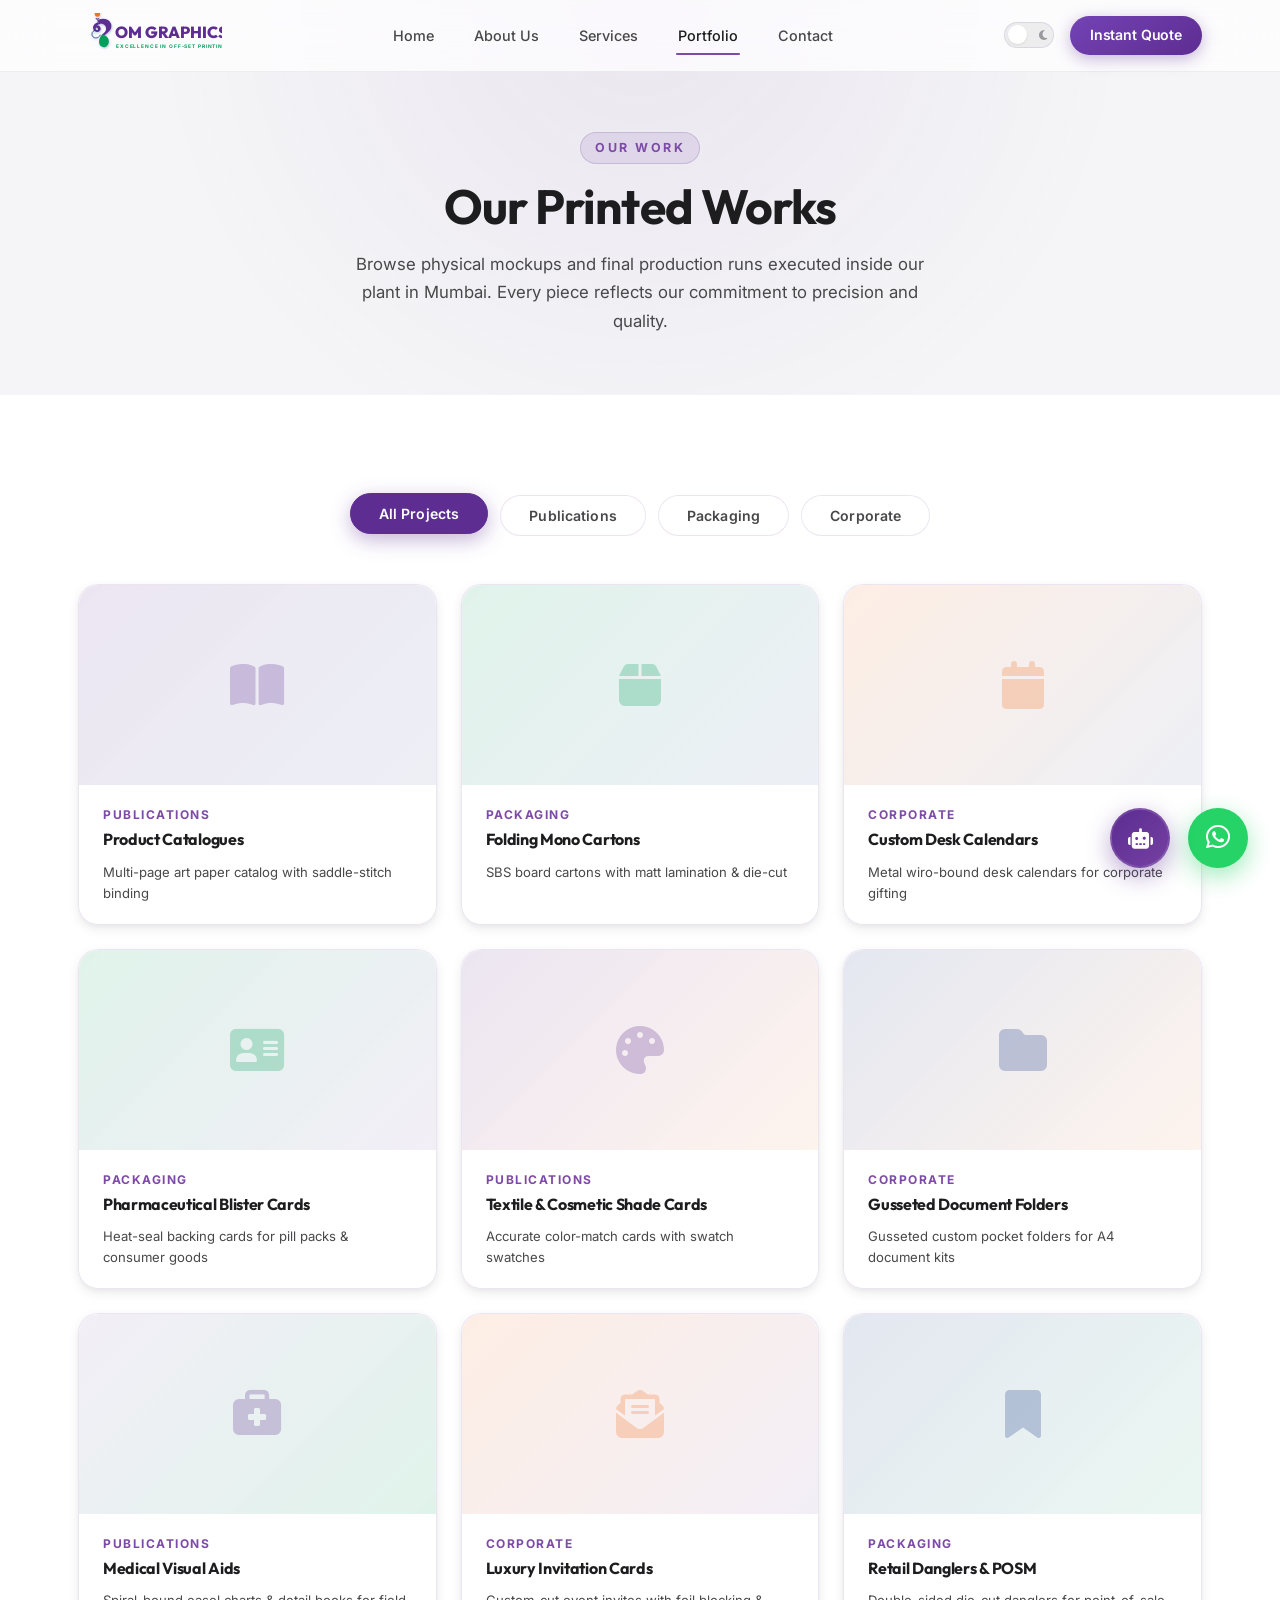
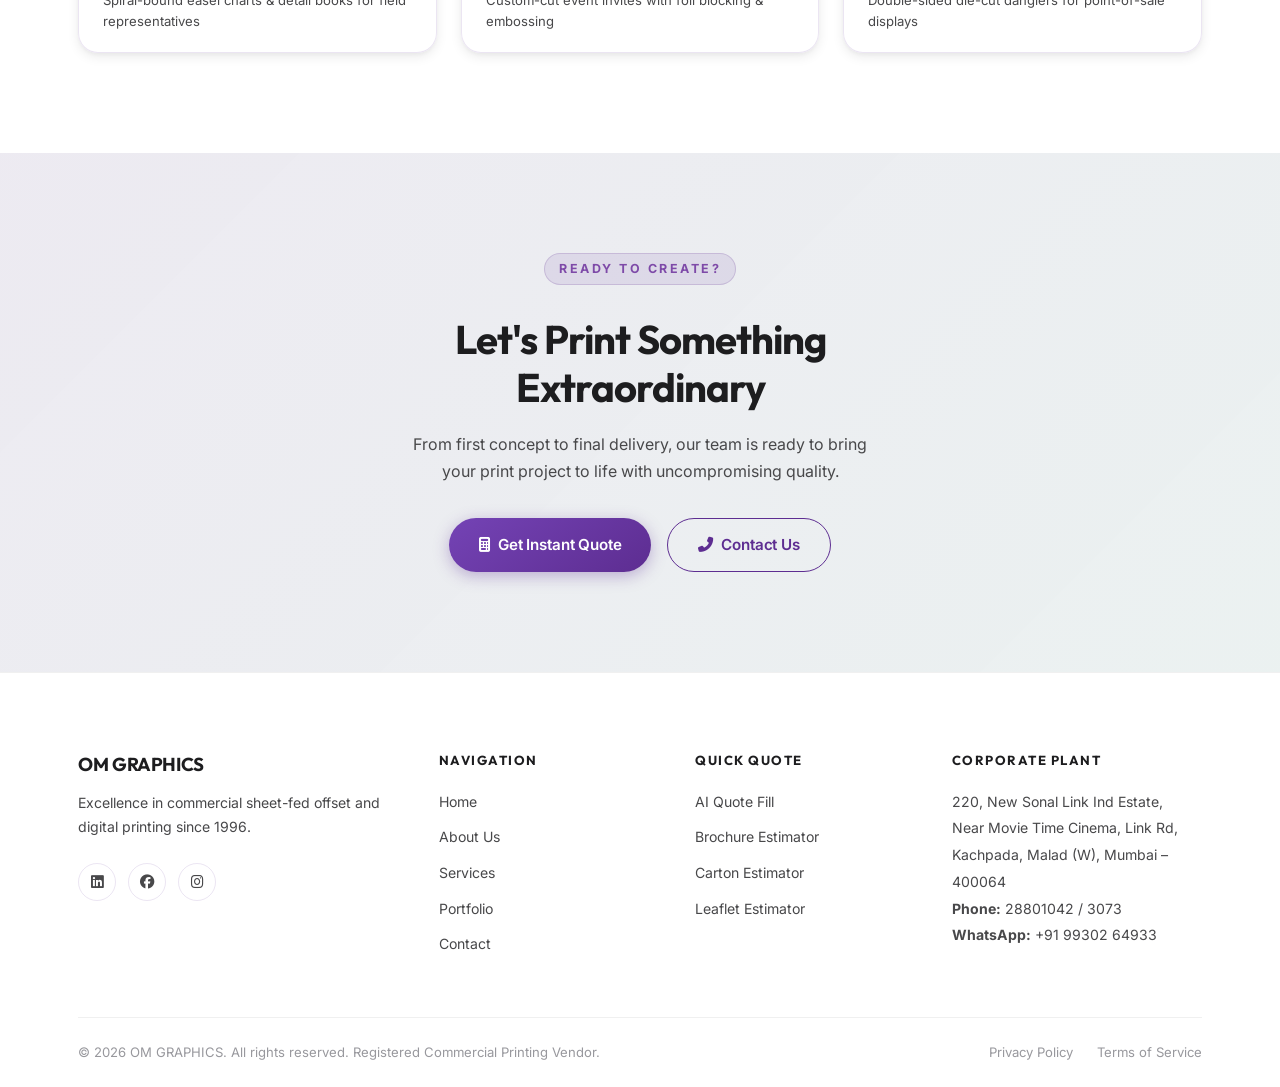
==== portfolio.html @ 52637ab1 "Update site UI/UX, AI assistant, security enhancements, and fixes" ====
<!DOCTYPE html>
<html lang="en">
<head>
    <meta charset="UTF-8">
    <meta name="viewport" content="width=device-width, initial-scale=1.0">
    <title>Portfolio | OM GRAPHICS Commercial Printing Press Mumbai</title>
    <meta name="description" content="View printed projects by OM GRAPHICS. Explore folding cartons, pharma blister cards, corporate booklets, calendars, and point of sale materials produced at our Mumbai plant.">
    <meta name="robots" content="index, follow">
    <link rel="stylesheet" href="css/style.css">
    <link rel="stylesheet" href="https://cdnjs.cloudflare.com/ajax/libs/font-awesome/6.4.0/css/all.min.css" crossorigin="anonymous" referrerpolicy="no-referrer">
</head>
<body>

    <!-- BACKGROUND -->
    <div class="background" aria-hidden="true">
        <div class="circle circle1"></div>
        <div class="circle circle2"></div>
        <div class="particles">
            <span></span>
            <span></span>
            <span></span>
            <span></span>
            <span></span>
        </div>
    </div>

    <!-- Header & Navigation -->
    <header class="header">
        <div class="container">
            <a href="index.html" class="logo-link" aria-label="OM GRAPHICS Home">
                <svg class="logo-svg" viewBox="0 0 250 80" xmlns="http://www.w3.org/2000/svg" aria-hidden="true">
                    <defs>
                        <linearGradient id="dropGrad" x1="0%" y1="0%" x2="100%" y2="100%">
                            <stop offset="0%" stop-color="#5D2D91" />
                            <stop offset="35%" stop-color="#009E5A" />
                            <stop offset="70%" stop-color="#F37021" />
                            <stop offset="100%" stop-color="#1C3B88" />
                        </linearGradient>
                        <filter id="shadow" x="-10%" y="-10%" width="120%" height="120%">
                            <feDropShadow dx="1" dy="2" stdDeviation="2" flood-color="#1C3B88" flood-opacity="0.3"/>
                        </filter>
                    </defs>
                    <g transform="translate(10, -5) scale(0.95)" filter="url(#shadow)">
                        <path d="M 28,22 C 22,22 17,27 17,32 C 17,37 20,40 24,40 C 28,40 31,37 31,34 C 31,30 27,27 24,29 C 23,30 22,31 22,32 C 22,32 23,32 23,32 C 25,32 27,34 26,36 C 25,38 22,37 22,34 C 22,29 27,25 32,25 C 37,25 41,29 41,34 C 41,39 37,42 34,44 L 34,47 C 38,47 42,43 45,40 C 47,38 49,36 50,33 C 51,30 51,26 49,23 C 47,19 41,16 35,16 C 30,16 26,18 24,20" fill="#5D2D91" />
                        <path d="M 31,45 C 29,48 26,51 22,51 C 18,51 15,48 15,44 C 15,40 18,37 22,37 C 24,37 26,38 27,40" stroke="#1C3B88" stroke-width="1.5" fill="none" />
                        <path d="M 34,44 C 31,47 28,52 28,58 C 28,64 32,68 37,68 C 42,68 46,63 46,57 C 46,53 43,49 40,47" fill="#009E5A" />
                        <path d="M 25,12 C 28,12 30,10 30,7 C 30,4 28,2 25,2 C 22,2 20,4 20,7 C 20,10 22,12 25,12 Z" fill="#F37021" />
                        <path d="M 22,15 C 24,17 26,17 28,15" stroke="#5D2D91" stroke-width="2" fill="none" />
                    </g>
                    <text x="65" y="44" font-family="'Outfit', sans-serif" font-size="28" font-weight="800" fill="#5D2D91">OM GRAPHICS</text>
                    <text x="66" y="60" font-family="'Inter', sans-serif" font-size="8.5" font-weight="700" fill="#009E5A" letter-spacing="1.5">EXCELLENCE IN OFF-SET PRINTING</text>
                </svg>
            </a>

            <nav class="nav-menu" id="navMenu" role="navigation" aria-label="Main navigation">
                <a href="index.html" class="nav-link">Home</a>
                <a href="about.html" class="nav-link">About Us</a>
                <a href="services.html" class="nav-link">Services</a>
                <a href="portfolio.html" class="nav-link active" aria-current="page">Portfolio</a>
                <a href="contact.html" class="nav-link">Contact</a>
            </nav>

            <div class="nav-actions">
                <label class="theme-switch" for="themeToggle" aria-label="Toggle dark mode">
                    <input type="checkbox" id="themeToggle">
                    <span class="slider">
                        <i class="fas fa-sun slider-icon" aria-hidden="true"></i>
                        <i class="fas fa-moon slider-icon" aria-hidden="true"></i>
                    </span>
                </label>
                <a href="quote.html" class="btn btn-primary" style="padding: 8px 20px; font-size: 0.88rem;">Instant Quote</a>
                <button class="hamburger" aria-label="Toggle navigation menu" aria-expanded="false" aria-controls="navMenu">
                    <span></span>
                    <span></span>
                    <span></span>
                </button>
            </div>
        </div>
    </header>

    <!-- Page Banner -->
    <section class="page-banner">
        <div class="container">
            <span class="section-subtitle">Our Work</span>
            <h1>Our Printed Works</h1>
            <p>Browse physical mockups and final production runs executed inside our plant in Mumbai. Every piece reflects our commitment to precision and quality.</p>
        </div>
    </section>

    <!-- Project Gallery -->
    <section class="section" style="background-color: var(--bg-secondary);">
        <div class="container">
            <!-- Filter Tabs -->
            <div class="machinery-tabs" id="portfolioFilters" role="tablist" aria-label="Portfolio category filters">
                <button class="tab-btn active" data-filter="all" role="tab" aria-selected="true">All Projects</button>
                <button class="tab-btn" data-filter="pub" role="tab" aria-selected="false">Publications</button>
                <button class="tab-btn" data-filter="pack" role="tab" aria-selected="false">Packaging</button>
                <button class="tab-btn" data-filter="corp" role="tab" aria-selected="false">Corporate</button>
            </div>

            <!-- Portfolio Grid -->
            <div class="portfolio-grid" id="portfolioGrid">
                
                <!-- Project 1 -->
                <article class="portfolio-item glass-card" data-category="pub" aria-label="Product Catalogues - Publications">
                    <div class="portfolio-img-box" style="background: linear-gradient(135deg, rgba(93, 45, 145, 0.12), rgba(28, 59, 136, 0.08));">
                        <i class="fas fa-book-open fa-3x" style="opacity:0.25; color:var(--clr-purple);" aria-hidden="true"></i>
                    </div>
                    <div class="portfolio-info">
                        <span class="portfolio-item-cat">Publications</span>
                        <h2 class="portfolio-item-title">Product Catalogues</h2>
                        <p style="font-size: 0.82rem; color: var(--text-secondary); margin: 6px 0 0;">Multi-page art paper catalog with saddle-stitch binding</p>
                    </div>
                </article>

                <!-- Project 2 -->
                <article class="portfolio-item glass-card" data-category="pack" aria-label="Folding Mono Cartons - Packaging">
                    <div class="portfolio-img-box" style="background: linear-gradient(135deg, rgba(0, 158, 90, 0.12), rgba(28, 59, 136, 0.08));">
                        <i class="fas fa-box fa-3x" style="opacity:0.25; color:var(--clr-green);" aria-hidden="true"></i>
                    </div>
                    <div class="portfolio-info">
                        <span class="portfolio-item-cat">Packaging</span>
                        <h2 class="portfolio-item-title">Folding Mono Cartons</h2>
                        <p style="font-size: 0.82rem; color: var(--text-secondary); margin: 6px 0 0;">SBS board cartons with matt lamination &amp; die-cut</p>
                    </div>
                </article>

                <!-- Project 3 -->
                <article class="portfolio-item glass-card" data-category="corp" aria-label="Custom Desk Calendars - Corporate">
                    <div class="portfolio-img-box" style="background: linear-gradient(135deg, rgba(243, 112, 33, 0.12), rgba(28, 59, 136, 0.08));">
                        <i class="fas fa-calendar fa-3x" style="opacity:0.25; color:var(--clr-orange);" aria-hidden="true"></i>
                    </div>
                    <div class="portfolio-info">
                        <span class="portfolio-item-cat">Corporate</span>
                        <h2 class="portfolio-item-title">Custom Desk Calendars</h2>
                        <p style="font-size: 0.82rem; color: var(--text-secondary); margin: 6px 0 0;">Metal wiro-bound desk calendars for corporate gifting</p>
                    </div>
                </article>

                <!-- Project 4 -->
                <article class="portfolio-item glass-card" data-category="pack" aria-label="Pharmaceutical Blister Cards - Packaging">
                    <div class="portfolio-img-box" style="background: linear-gradient(135deg, rgba(0, 158, 90, 0.12), rgba(93, 45, 145, 0.08));">
                        <i class="fas fa-address-card fa-3x" style="opacity:0.25; color:var(--clr-green);" aria-hidden="true"></i>
                    </div>
                    <div class="portfolio-info">
                        <span class="portfolio-item-cat">Packaging</span>
                        <h2 class="portfolio-item-title">Pharmaceutical Blister Cards</h2>
                        <p style="font-size: 0.82rem; color: var(--text-secondary); margin: 6px 0 0;">Heat-seal backing cards for pill packs &amp; consumer goods</p>
                    </div>
                </article>

                <!-- Project 5 -->
                <article class="portfolio-item glass-card" data-category="pub" aria-label="Textile Shade Cards - Publications">
                    <div class="portfolio-img-box" style="background: linear-gradient(135deg, rgba(93, 45, 145, 0.12), rgba(243, 112, 33, 0.08));">
                        <i class="fas fa-palette fa-3x" style="opacity:0.25; color:var(--clr-purple);" aria-hidden="true"></i>
                    </div>
                    <div class="portfolio-info">
                        <span class="portfolio-item-cat">Publications</span>
                        <h2 class="portfolio-item-title">Textile &amp; Cosmetic Shade Cards</h2>
                        <p style="font-size: 0.82rem; color: var(--text-secondary); margin: 6px 0 0;">Accurate color-match cards with swatch swatches</p>
                    </div>
                </article>

                <!-- Project 6 -->
                <article class="portfolio-item glass-card" data-category="corp" aria-label="Gusseted Document Folders - Corporate">
                    <div class="portfolio-img-box" style="background: linear-gradient(135deg, rgba(28, 59, 136, 0.12), rgba(243, 112, 33, 0.08));">
                        <i class="fas fa-folder fa-3x" style="opacity:0.25; color:var(--clr-blue);" aria-hidden="true"></i>
                    </div>
                    <div class="portfolio-info">
                        <span class="portfolio-item-cat">Corporate</span>
                        <h2 class="portfolio-item-title">Gusseted Document Folders</h2>
                        <p style="font-size: 0.82rem; color: var(--text-secondary); margin: 6px 0 0;">Gusseted custom pocket folders for A4 document kits</p>
                    </div>
                </article>

                <!-- Project 7 -->
                <article class="portfolio-item glass-card" data-category="pub" aria-label="Medical Visual Aids - Publications">
                    <div class="portfolio-img-box" style="background: linear-gradient(135deg, rgba(93, 45, 145, 0.08), rgba(0, 158, 90, 0.12));">
                        <i class="fas fa-briefcase-medical fa-3x" style="opacity:0.25; color:var(--clr-purple);" aria-hidden="true"></i>
                    </div>
                    <div class="portfolio-info">
                        <span class="portfolio-item-cat">Publications</span>
                        <h2 class="portfolio-item-title">Medical Visual Aids</h2>
                        <p style="font-size: 0.82rem; color: var(--text-secondary); margin: 6px 0 0;">Spiral-bound easel charts &amp; detail books for field representatives</p>
                    </div>
                </article>

                <!-- Project 8 -->
                <article class="portfolio-item glass-card" data-category="corp" aria-label="Invitation Cards - Corporate">
                    <div class="portfolio-img-box" style="background: linear-gradient(135deg, rgba(243, 112, 33, 0.12), rgba(93, 45, 145, 0.08));">
                        <i class="fas fa-envelope-open-text fa-3x" style="opacity:0.25; color:var(--clr-orange);" aria-hidden="true"></i>
                    </div>
                    <div class="portfolio-info">
                        <span class="portfolio-item-cat">Corporate</span>
                        <h2 class="portfolio-item-title">Luxury Invitation Cards</h2>
                        <p style="font-size: 0.82rem; color: var(--text-secondary); margin: 6px 0 0;">Custom-cut event invites with foil blocking &amp; embossing</p>
                    </div>
                </article>

                <!-- Project 9 -->
                <article class="portfolio-item glass-card" data-category="pack" aria-label="Retail Danglers - Packaging">
                    <div class="portfolio-img-box" style="background: linear-gradient(135deg, rgba(28, 59, 136, 0.12), rgba(0, 158, 90, 0.08));">
                        <i class="fas fa-bookmark fa-3x" style="opacity:0.25; color:var(--clr-blue);" aria-hidden="true"></i>
                    </div>
                    <div class="portfolio-info">
                        <span class="portfolio-item-cat">Packaging</span>
                        <h2 class="portfolio-item-title">Retail Danglers &amp; POSM</h2>
                        <p style="font-size: 0.82rem; color: var(--text-secondary); margin: 6px 0 0;">Double-sided die-cut danglers for point-of-sale displays</p>
                    </div>
                </article>

            </div>

            <!-- No results message (hidden by default) -->
            <div id="noResults" style="display:none; text-align:center; padding: 60px 20px; color: var(--text-secondary);">
                <i class="fas fa-search fa-2x" style="margin-bottom: 16px; opacity: 0.4;" aria-hidden="true"></i>
                <p>No projects found in this category.</p>
            </div>
        </div>
    </section>

    <!-- CTA Section -->
    <section class="section" style="background: linear-gradient(135deg, rgba(93,45,145,0.05), rgba(0,158,90,0.04));">
        <div class="container text-center reveal">
            <span class="section-subtitle">Ready to Create?</span>
            <h2 class="section-title" style="max-width: 500px; margin: 16px auto 20px;">Let's Print Something Extraordinary</h2>
            <p style="color: var(--text-secondary); max-width: 480px; margin: 0 auto 32px; line-height: 1.7;">From first concept to final delivery, our team is ready to bring your print project to life with uncompromising quality.</p>
            <div style="display: flex; justify-content: center; gap: 16px; flex-wrap: wrap;">
                <a href="quote.html" class="btn btn-primary"><i class="fas fa-calculator" aria-hidden="true"></i> Get Instant Quote</a>
                <a href="contact.html" class="btn btn-outline"><i class="fas fa-phone-alt" aria-hidden="true"></i> Contact Us</a>
            </div>
        </div>
    </section>

    <!-- Footer -->
    <footer class="footer">
        <div class="container">
            <div class="grid footer-grid">
                <div>
                    <h3 style="margin-bottom: 16px; font-family: var(--font-heading);">OM GRAPHICS</h3>
                    <p class="footer-brand-desc">Excellence in commercial sheet-fed offset and digital printing since 1996.</p>
                    <div class="footer-social">
                        <a href="#" aria-label="LinkedIn"><i class="fab fa-linkedin" aria-hidden="true"></i></a>
                        <a href="#" aria-label="Facebook"><i class="fab fa-facebook" aria-hidden="true"></i></a>
                        <a href="#" aria-label="Instagram"><i class="fab fa-instagram" aria-hidden="true"></i></a>
                    </div>
                </div>
                <div>
                    <h4 class="footer-col-title">Navigation</h4>
                    <ul class="footer-links">
                        <li><a href="index.html" class="footer-link">Home</a></li>
                        <li><a href="about.html" class="footer-link">About Us</a></li>
                        <li><a href="services.html" class="footer-link">Services</a></li>
                        <li><a href="portfolio.html" class="footer-link">Portfolio</a></li>
                        <li><a href="contact.html" class="footer-link">Contact</a></li>
                    </ul>
                </div>
                <div>
                    <h4 class="footer-col-title">Quick Quote</h4>
                    <ul class="footer-links">
                        <li><a href="quote.html" class="footer-link">AI Quote Fill</a></li>
                        <li><a href="quote.html" class="footer-link">Brochure Estimator</a></li>
                        <li><a href="quote.html" class="footer-link">Carton Estimator</a></li>
                        <li><a href="quote.html" class="footer-link">Leaflet Estimator</a></li>
                    </ul>
                </div>
                <div>
                    <h4 class="footer-col-title">Corporate Plant</h4>
                    <address class="footer-address">
                        220, New Sonal Link Ind Estate,<br>
                        Near Movie Time Cinema, Link Rd,<br>
                        Kachpada, Malad (W), Mumbai – 400064<br>
                        <strong>Phone:</strong> <a href="tel:+912228801042" style="color: inherit;">28801042</a> / <a href="tel:+912228803073" style="color: inherit;">3073</a><br>
                        <strong>WhatsApp:</strong> <a href="https://wa.me/919930264933" style="color: inherit;" target="_blank" rel="noopener noreferrer">+91 99302 64933</a>
                    </address>
                </div>
            </div>
            
            <div class="footer-bottom">
                <p class="footer-copyright">© 2026 OM GRAPHICS. All rights reserved. Registered Commercial Printing Vendor.</p>
                <div class="footer-bottom-links">
                    <a href="#">Privacy Policy</a>
                    <a href="#">Terms of Service</a>
                </div>
            </div>
        </div>
    </footer>

    <!-- Floating WhatsApp -->
    <a href="https://wa.me/919930264933" class="floating-whatsapp" aria-label="Chat on WhatsApp" target="_blank" rel="noopener noreferrer">
        <i class="fab fa-whatsapp" aria-hidden="true"></i>
    </a>

    <script src="js/main.js"></script>
    <script src="js/assistant.js" defer></script>
</body>
</html>
---- css/style.css ----
/* ==========================================================================
   Om Graphic – Apple-Inspired Design System
   Premium B2B Printing Website CSS
   ========================================================================== */

/* Import Google Fonts */
@import url('https://fonts.googleapis.com/css2?family=Inter:ital,opsz,wght@0,14..32,300;0,14..32,400;0,14..32,500;0,14..32,600;0,14..32,700;0,14..32,800;1,14..32,400&family=Outfit:wght@400;500;600;700;800;900&display=swap');

/* ==========================================================================
   CSS Custom Properties
   ========================================================================== */
:root {
  /* Brand Palette */
  --clr-purple:        #5D2D91;
  --clr-purple-light:  #7E4AA8;
  --clr-purple-glow:   rgba(93, 45, 145, 0.35);
  --clr-green:         #009E5A;
  --clr-green-light:   #1FB977;
  --clr-green-glow:    rgba(0, 158, 90, 0.35);
  --clr-orange:        #F37021;
  --clr-blue:          #1C3B88;

  /* Surface Colors – Light */
  --bg-primary:        #F5F5F7;
  --bg-secondary:      #FFFFFF;
  --bg-tertiary:       #FBFAFF;
  --bg-glass:          rgba(255, 255, 255, 0.72);
  --bg-glass-dark:     rgba(255, 255, 255, 0.55);
  --border-glass:      rgba(93, 45, 145, 0.12);
  --border-subtle:     rgba(0, 0, 0, 0.06);

  /* Text */
  --text-primary:      #1D1D1F;
  --text-secondary:    #48484A;
  --text-tertiary:     #6E6E73;
  --text-light:        #98989D;

  /* Elevation Shadows */
  --shadow-xs:  0 1px 3px rgba(0,0,0,0.06),  0 1px 2px rgba(0,0,0,0.04);
  --shadow-sm:  0 4px 12px rgba(0,0,0,0.08), 0 2px 4px rgba(0,0,0,0.04);
  --shadow-md:  0 10px 30px rgba(0,0,0,0.10), 0 4px 10px rgba(0,0,0,0.06);
  --shadow-lg:  0 20px 50px rgba(0,0,0,0.14), 0 8px 20px rgba(0,0,0,0.08);
  --shadow-xl:  0 32px 80px rgba(0,0,0,0.18), 0 16px 32px rgba(0,0,0,0.10);

  /* Typography Scale */
  --font-sans:    'Inter', -apple-system, BlinkMacSystemFont, 'SF Pro Text', 'Segoe UI', sans-serif;
  --font-heading: 'Outfit', -apple-system, BlinkMacSystemFont, 'SF Pro Display', 'Segoe UI', sans-serif;

  /* Spacing */
  --nav-height: 72px;
  --section-pad: 100px;

  /* Radii */
  --radius-xs:  6px;
  --radius-sm:  12px;
  --radius-md:  20px;
  --radius-lg:  28px;
  --radius-xl:  36px;
  --radius-full: 9999px;

  /* Transitions */
  --ease-spring: cubic-bezier(0.34, 1.56, 0.64, 1);
  --ease-smooth: cubic-bezier(0.4, 0, 0.2, 1);
  --t-fast:   0.15s var(--ease-smooth);
  --t-normal: 0.28s var(--ease-smooth);
  --t-slow:   0.45s var(--ease-smooth);
  --t-spring: 0.5s var(--ease-spring);
}

/* Dark Theme */
body.dark-theme {
  --bg-primary:      #1a120b;
  --bg-secondary:    #2c1810;
  --bg-tertiary:     #3b2a20;
  --bg-glass:        rgba(44, 24, 16, 0.55);
  --bg-glass-dark:   rgba(26, 18, 11, 0.75);
  --border-glass:    rgba(217, 179, 140, 0.15);
  --border-subtle:   rgba(255, 255, 255, 0.08);
  --text-primary:    #ffffff;
  --text-secondary:  #f5e6d3;
  --text-tertiary:   #d9b38c;
  --text-light:      #a89582;
  --clr-purple:      #8b5e3c;
  --clr-purple-light:#d9b38c;
  --clr-purple-glow: rgba(217, 179, 140, 0.35);
  --clr-green:       #6f4e37;
  --clr-green-light: #8b5e3c;
  --clr-green-glow:  rgba(111, 78, 55, 0.35);
  --shadow-xs:  0 1px 3px rgba(0,0,0,0.6);
  --shadow-sm:  0 4px 12px rgba(0,0,0,0.7);
  --shadow-md:  0 10px 30px rgba(0,0,0,0.75);
  --shadow-lg:  0 20px 50px rgba(0,0,0,0.85);
  --shadow-xl:  0 32px 80px rgba(0,0,0,0.95);
  background: linear-gradient(135deg, #1a120b, #2c1810, #3b2a20);
}


/* ==========================================================================
   Base Reset
   ========================================================================== */
*, *::before, *::after { margin: 0; padding: 0; box-sizing: border-box; }

html {
  scroll-behavior: smooth;
  font-size: 16px;
  -webkit-text-size-adjust: 100%;
}

body {
  background-color: var(--bg-primary);
  color: var(--text-primary);
  font-family: var(--font-sans);
  line-height: 1.6;
  overflow-x: hidden;
  transition: background-color var(--t-slow), color var(--t-slow);
  -webkit-font-smoothing: antialiased;
  -moz-osx-font-smoothing: grayscale;
}

h1, h2, h3, h4, h5, h6 {
  font-family: var(--font-heading);
  font-weight: 700;
  color: var(--text-primary);
  line-height: 1.2;
  letter-spacing: -0.02em;
}

a { color: inherit; text-decoration: none; transition: var(--t-normal); }
ul { list-style: none; }

img, video {
  max-width: 100%;
  height: auto;
  display: block;
}

button, input, select, textarea {
  font-family: inherit;
  font-size: inherit;
  outline: none;
  border: none;
  background: none;
}

/* Custom Scrollbar */
::-webkit-scrollbar { width: 8px; }
::-webkit-scrollbar-track { background: var(--bg-primary); }
::-webkit-scrollbar-thumb {
  background: rgba(93, 45, 145, 0.4);
  border-radius: var(--radius-full);
  border: 2px solid var(--bg-primary);
}
::-webkit-scrollbar-thumb:hover { background: var(--clr-purple); }

/* ==========================================================================
   Layout Utilities
   ========================================================================== */
.container {
  width: 100%;
  max-width: 1180px;
  margin: 0 auto;
  padding: 0 28px;
}

.section {
  padding: var(--section-pad) 0;
  position: relative;
}

.section--alt { background-color: var(--bg-secondary); }
.section--dark { background-color: var(--bg-tertiary); }

.text-center { text-align: center; }
.grid        { display: grid; }
.flex        { display: flex; }

/* ==========================================================================
   Glass Cards
   ========================================================================== */
.glass-card {
  background: var(--bg-glass);
  border: 1px solid var(--border-glass);
  backdrop-filter: blur(20px) saturate(200%);
  -webkit-backdrop-filter: blur(20px) saturate(200%);
  border-radius: var(--radius-md);
  box-shadow: var(--shadow-md);
  transition: transform var(--t-normal), box-shadow var(--t-normal), border-color var(--t-normal);
}

.glass-card:hover {
  transform: translateY(-4px);
  box-shadow: var(--shadow-lg);
  border-color: rgba(93, 45, 145, 0.25);
}

/* ==========================================================================
   Buttons – Apple-Inspired
   ========================================================================== */
.btn {
  display: inline-flex;
  align-items: center;
  justify-content: center;
  gap: 8px;
  padding: 14px 30px;
  font-family: var(--font-sans);
  font-weight: 600;
  font-size: 0.95rem;
  letter-spacing: -0.01em;
  border-radius: var(--radius-full);
  cursor: pointer;
  position: relative;
  overflow: hidden;
  transition:
    transform var(--t-spring),
    box-shadow var(--t-normal),
    background var(--t-normal),
    opacity var(--t-fast);
  user-select: none;
  -webkit-tap-highlight-color: transparent;
}

.btn::after {
  content: '';
  position: absolute;
  inset: 0;
  background: radial-gradient(circle at center, rgba(255,255,255,0.25) 0%, transparent 70%);
  opacity: 0;
  transform: scale(0);
  transition: transform 0.4s var(--ease-smooth), opacity 0.4s var(--ease-smooth);
}
.btn:active::after { transform: scale(2.5); opacity: 1; transition: none; }
.btn:active        { transform: scale(0.97) !important; }

/* Primary Button */
.btn-primary {
  background: linear-gradient(145deg, #7443B5, var(--clr-purple));
  color: #fff;
  box-shadow: 0 4px 16px var(--clr-purple-glow);
}
.btn-primary:hover {
  transform: translateY(-3px) scale(1.02);
  box-shadow: 0 8px 28px var(--clr-purple-glow);
  color: #fff;
}

/* Secondary Button */
.btn-secondary {
  background: linear-gradient(145deg, #21C87A, var(--clr-green));
  color: #fff;
  box-shadow: 0 4px 16px var(--clr-green-glow);
}
.btn-secondary:hover {
  transform: translateY(-3px) scale(1.02);
  box-shadow: 0 8px 28px var(--clr-green-glow);
  color: #fff;
}

/* Outline Button */
.btn-outline {
  border: 1.5px solid var(--clr-purple);
  color: var(--clr-purple);
  background: transparent;
}
body.dark-theme .btn-outline { border-color: var(--clr-purple-light); color: var(--clr-purple-light); }
.btn-outline:hover {
  background: var(--clr-purple);
  color: #fff;
  transform: translateY(-3px) scale(1.02);
  box-shadow: 0 8px 28px var(--clr-purple-glow);
}

/* Ghost / Icon Btn */
.btn-ghost {
  color: var(--text-secondary);
  background: var(--bg-glass);
  border: 1px solid var(--border-glass);
  backdrop-filter: blur(8px);
}
.btn-ghost:hover { color: var(--clr-purple-light); background: var(--bg-glass-dark); transform: translateY(-2px); }

/* ==========================================================================
   Header & Navigation
   ========================================================================== */
.header {
  height: var(--nav-height);
  background: var(--bg-glass);
  backdrop-filter: blur(24px) saturate(180%);
  -webkit-backdrop-filter: blur(24px) saturate(180%);
  border-bottom: 1px solid var(--border-subtle);
  position: fixed;
  top: 0;
  left: 0;
  width: 100%;
  z-index: 1000;
  transition: height var(--t-normal), background var(--t-normal), box-shadow var(--t-normal), transform var(--t-normal);
}

.header.scrolled {
  box-shadow: var(--shadow-sm);
  border-bottom-color: var(--border-glass);
}

.header .container {
  height: 100%;
  display: flex;
  justify-content: space-between;
  align-items: center;
}

/* Logo */
.logo-link { display: flex; align-items: center; gap: 10px; flex-shrink: 0; }
.logo-svg  { height: 46px; width: auto; }

/* Nav Links */
.nav-menu {
  display: flex;
  align-items: center;
  gap: 36px;
}

.nav-link {
  font-size: 0.9rem;
  font-weight: 500;
  color: var(--text-secondary);
  padding: 6px 2px;
  position: relative;
  transition: color var(--t-fast);
  white-space: nowrap;
}

.nav-link::after {
  content: '';
  position: absolute;
  bottom: -2px;
  left: 0;
  width: 0;
  height: 2px;
  background: var(--clr-purple-light);
  border-radius: var(--radius-full);
  transition: width var(--t-normal);
}

.nav-link:hover, .nav-link.active { color: var(--text-primary); }
.nav-link:hover::after, .nav-link.active::after { width: 100%; }

/* Nav Actions */
.nav-actions { display: flex; align-items: center; gap: 16px; flex-shrink: 0; }

/* Theme Toggle */
.theme-switch {
  position: relative;
  display: inline-block;
  width: 50px;
  height: 26px;
  cursor: pointer;
}
.theme-switch input { opacity: 0; width: 0; height: 0; position: absolute; }

.slider {
  position: absolute;
  cursor: pointer;
  inset: 0;
  background: var(--border-subtle);
  border: 1px solid var(--border-glass);
  transition: var(--t-normal);
  border-radius: var(--radius-full);
  display: flex;
  align-items: center;
  justify-content: space-between;
  padding: 0 6px;
}
.slider:before {
  content: '';
  position: absolute;
  height: 19px;
  width: 19px;
  left: 3px;
  bottom: 3px;
  background: #fff;
  border-radius: 50%;
  transition: var(--t-normal);
  box-shadow: var(--shadow-xs);
  z-index: 2;
}
input:checked + .slider { background: var(--clr-purple); }
input:checked + .slider:before { transform: translateX(24px); }
.slider-icon { font-size: 0.7rem; color: var(--text-light); z-index: 1; }

/* Hamburger */
.hamburger {
  display: none;
  flex-direction: column;
  gap: 5px;
  cursor: pointer;
  padding: 6px;
  z-index: 1100;
  background: none;
  border: none;
}
.hamburger span {
  display: block;
  width: 24px;
  height: 2.5px;
  background: var(--text-primary);
  border-radius: var(--radius-full);
  transition: var(--t-normal);
}
.hamburger.open span:nth-child(1) { transform: translateY(7.5px) rotate(45deg); }
.hamburger.open span:nth-child(2) { opacity: 0; transform: scaleX(0); }
.hamburger.open span:nth-child(3) { transform: translateY(-7.5px) rotate(-45deg); }

/* ==========================================================================
   Scroll Reveal – Base State
   ========================================================================== */
.reveal {
  opacity: 0;
  transform: translateY(30px);
  transition: opacity 0.65s var(--ease-smooth), transform 0.65s var(--ease-smooth);
}
.reveal.reveal--left  { transform: translateX(-30px); }
.reveal.reveal--right { transform: translateX(30px); }
.reveal.reveal--scale { transform: scale(0.92); }
.reveal.visible {
  opacity: 1;
  transform: none;
}

/* Stagger children */
.stagger-children > * { opacity: 0; transform: translateY(24px); transition: opacity 0.55s var(--ease-smooth), transform 0.55s var(--ease-smooth); }
.stagger-children.visible > *:nth-child(1) { opacity:1; transform:none; transition-delay: 0.05s; }
.stagger-children.visible > *:nth-child(2) { opacity:1; transform:none; transition-delay: 0.12s; }
.stagger-children.visible > *:nth-child(3) { opacity:1; transform:none; transition-delay: 0.19s; }
.stagger-children.visible > *:nth-child(4) { opacity:1; transform:none; transition-delay: 0.26s; }
.stagger-children.visible > *:nth-child(5) { opacity:1; transform:none; transition-delay: 0.33s; }

/* ==========================================================================
   Hero Section
   ========================================================================== */
.hero {
  min-height: 100vh;
  padding: calc(var(--nav-height) + 60px) 0 80px;
  display: flex;
  align-items: center;
  position: relative;
  overflow: hidden;
}

/* Ambient gradient orbs */
.hero::before {
  content: '';
  position: absolute;
  top: -20%;
  right: -10%;
  width: 700px;
  height: 700px;
  background: radial-gradient(circle, rgba(93,45,145,0.12) 0%, transparent 70%);
  pointer-events: none;
  border-radius: 50%;
  animation: float 8s ease-in-out infinite;
}
.hero::after {
  content: '';
  position: absolute;
  bottom: -10%;
  left: -5%;
  width: 500px;
  height: 500px;
  background: radial-gradient(circle, rgba(0,158,90,0.09) 0%, transparent 70%);
  pointer-events: none;
  border-radius: 50%;
  animation: float 10s ease-in-out infinite reverse;
}

@keyframes float {
  0%, 100% { transform: translateY(0) scale(1); }
  50%       { transform: translateY(-24px) scale(1.04); }
}

.hero-grid {
  grid-template-columns: 1.1fr 0.9fr;
  gap: 60px;
  align-items: center;
}

/* Hero Badge/Tag */
.hero-tag {
  display: inline-flex;
  align-items: center;
  gap: 8px;
  background: rgba(93,45,145,0.08);
  border: 1px solid rgba(93,45,145,0.2);
  color: var(--clr-purple-light);
  padding: 7px 18px;
  border-radius: var(--radius-full);
  font-size: 0.8rem;
  font-weight: 600;
  letter-spacing: 0.02em;
  margin-bottom: 28px;
  animation: fadeSlideDown 0.7s var(--ease-smooth) both;
}

/* Hero Title */
.hero-title {
  font-size: clamp(2.6rem, 5vw, 4rem);
  line-height: 1.1;
  margin-bottom: 22px;
  background: linear-gradient(150deg, var(--text-primary) 40%, var(--clr-purple) 100%);
  -webkit-background-clip: text;
  -webkit-text-fill-color: transparent;
  background-clip: text;
  animation: fadeSlideUp 0.8s 0.1s var(--ease-smooth) both;
}
body.dark-theme .hero-title {
  background: linear-gradient(150deg, #F5F5F7 50%, var(--clr-purple-light) 100%);
  -webkit-background-clip: text;
  background-clip: text;
}

.hero-desc {
  font-size: 1.1rem;
  color: var(--text-secondary);
  line-height: 1.7;
  margin-bottom: 40px;
  max-width: 520px;
  animation: fadeSlideUp 0.8s 0.2s var(--ease-smooth) both;
}

.hero-buttons {
  display: flex;
  gap: 14px;
  flex-wrap: wrap;
  animation: fadeSlideUp 0.8s 0.3s var(--ease-smooth) both;
}

/* Hero Image */
.hero-visual { position: relative; animation: fadeSlideUp 0.9s 0.15s var(--ease-smooth) both; }

.hero-img-wrap {
  position: relative;
  border-radius: var(--radius-lg);
  overflow: hidden;
  box-shadow: var(--shadow-xl);
  border: 1px solid var(--border-glass);
  aspect-ratio: 4/3;
}

.hero-img-wrap img {
  width: 100%;
  height: 100%;
  object-fit: cover;
  display: block;
  transition: transform 6s ease;
}
.hero-img-wrap:hover img { transform: scale(1.04); }

.hero-img-overlay {
  position: absolute;
  inset: 0;
  background: linear-gradient(to top, rgba(93,45,145,0.4) 0%, transparent 55%);
}

/* Floating Badge */
.hero-badge {
  position: absolute;
  bottom: -18px;
  left: -24px;
  background: var(--bg-secondary);
  border: 1px solid var(--border-glass);
  padding: 14px 20px;
  border-radius: var(--radius-md);
  box-shadow: var(--shadow-lg);
  display: flex;
  align-items: center;
  gap: 12px;
  z-index: 10;
  backdrop-filter: blur(16px);
  animation: float 5s ease-in-out infinite;
}

.hero-badge-icon { font-size: 1.8rem; color: var(--clr-orange); }
.hero-badge-title { font-weight: 700; font-size: 1.3rem; color: var(--clr-purple); font-family: var(--font-heading); }
body.dark-theme .hero-badge-title { color: var(--clr-purple-light); }
.hero-badge-sub { font-size: 0.75rem; color: var(--text-tertiary); font-weight: 500; }

/* Second badge – top-right */
.hero-badge2 {
  position: absolute;
  top: -18px;
  right: -18px;
  background: var(--clr-green);
  color: #fff;
  padding: 10px 18px;
  border-radius: var(--radius-md);
  box-shadow: 0 8px 24px var(--clr-green-glow);
  font-size: 0.8rem;
  font-weight: 700;
  z-index: 10;
  animation: float 6s 2s ease-in-out infinite;
  letter-spacing: 0.02em;
}

/* ==========================================================================
   Client Marquee
   ========================================================================== */
.client-marquee {
  padding: 28px 0;
  background: var(--bg-secondary);
  border-top: 1px solid var(--border-subtle);
  border-bottom: 1px solid var(--border-subtle);
  overflow: hidden;
}

.marquee-title {
  font-size: 0.75rem;
  text-transform: uppercase;
  letter-spacing: 2.5px;
  color: var(--text-light);
  margin-bottom: 18px;
  text-align: center;
  font-weight: 600;
}

.marquee-content {
  display: flex;
  gap: 64px;
  width: max-content;
  animation: marquee 30s linear infinite;
}

.marquee-content:hover { animation-play-state: paused; }

.client-logo {
  font-family: var(--font-heading);
  font-weight: 700;
  font-size: 1rem;
  color: var(--text-light);
  opacity: 0.55;
  transition: opacity var(--t-normal), color var(--t-normal), transform var(--t-spring);
  display: flex;
  align-items: center;
  gap: 9px;
  white-space: nowrap;
  letter-spacing: 0.08em;
}
.client-logo:hover { opacity: 1; color: var(--clr-purple-light); transform: scale(1.08); }

@keyframes marquee {
  0%   { transform: translateX(0); }
  100% { transform: translateX(-50%); }
}

/* ==========================================================================
   Section Headers
   ========================================================================== */
.section-header { margin-bottom: 64px; max-width: 640px; }
.section-header.center { margin-left: auto; margin-right: auto; }

.section-subtitle {
  display: inline-block;
  color: var(--clr-purple-light);
  font-size: 0.78rem;
  font-weight: 700;
  text-transform: uppercase;
  letter-spacing: 2.5px;
  margin-bottom: 14px;
  background: rgba(93,45,145,0.1);
  border: 1px solid rgba(93,45,145,0.18);
  padding: 5px 14px;
  border-radius: var(--radius-full);
}

.section-title {
  font-size: clamp(1.8rem, 3.5vw, 2.5rem);
  margin-bottom: 16px;
  letter-spacing: -0.025em;
}

.section-desc { color: var(--text-secondary); font-size: 1rem; line-height: 1.75; }

/* ==========================================================================
   Stats Row
   ========================================================================== */
.stats-row {
  display: grid;
  grid-template-columns: repeat(auto-fit, minmax(160px, 1fr));
  gap: 24px;
  margin-top: 60px;
}

.stat-card {
  background: var(--bg-glass);
  border: 1px solid var(--border-glass);
  backdrop-filter: blur(12px);
  border-radius: var(--radius-md);
  padding: 28px 24px;
  text-align: center;
  transition: transform var(--t-spring), box-shadow var(--t-normal);
}
.stat-card:hover { transform: translateY(-6px); box-shadow: var(--shadow-lg); }

.stat-number {
  font-family: var(--font-heading);
  font-size: 2.4rem;
  font-weight: 800;
  background: linear-gradient(135deg, var(--clr-purple), var(--clr-purple-light));
  -webkit-background-clip: text;
  -webkit-text-fill-color: transparent;
  background-clip: text;
  display: block;
  margin-bottom: 6px;
}

.stat-label { font-size: 0.82rem; color: var(--text-tertiary); font-weight: 500; text-transform: uppercase; letter-spacing: 1px; }

/* ==========================================================================
   Strengths / Why Choose Us
   ========================================================================== */
.strengths-grid {
  grid-template-columns: repeat(auto-fit, minmax(280px, 1fr));
  gap: 28px;
}

.strength-card { padding: 38px 32px; }

.strength-icon {
  width: 60px;
  height: 60px;
  display: flex;
  align-items: center;
  justify-content: center;
  background: linear-gradient(135deg, rgba(93,45,145,0.1), rgba(93,45,145,0.05));
  border: 1px solid rgba(93,45,145,0.15);
  border-radius: var(--radius-sm);
  font-size: 1.6rem;
  color: var(--clr-purple-light);
  margin-bottom: 24px;
  transition: transform var(--t-spring), background var(--t-normal);
}
.strength-card:hover .strength-icon { transform: scale(1.1) rotate(-4deg); background: linear-gradient(135deg, rgba(93,45,145,0.18), rgba(93,45,145,0.08)); }

.strength-title { font-size: 1.2rem; margin-bottom: 12px; }
.strength-desc  { color: var(--text-secondary); font-size: 0.92rem; line-height: 1.7; }

/* ==========================================================================
   Services Overview
   ========================================================================== */
.services-overview-grid {
  grid-template-columns: 1fr 1fr;
  gap: 64px;
  align-items: center;
}

.service-checklist { display: flex; flex-direction: column; gap: 18px; margin-bottom: 36px; }

.check-item {
  display: flex;
  gap: 14px;
  align-items: flex-start;
  padding: 18px 20px;
  background: var(--bg-glass);
  border: 1px solid var(--border-glass);
  border-radius: var(--radius-sm);
  backdrop-filter: blur(10px);
  transition: transform var(--t-spring), box-shadow var(--t-normal);
}
.check-item:hover { transform: translateX(6px); box-shadow: var(--shadow-sm); }

.check-icon {
  width: 28px;
  height: 28px;
  background: linear-gradient(135deg, var(--clr-green), var(--clr-green-light));
  color: #fff;
  border-radius: 50%;
  display: flex;
  align-items: center;
  justify-content: center;
  font-size: 0.75rem;
  flex-shrink: 0;
  box-shadow: 0 4px 10px var(--clr-green-glow);
}

.services-image-wrap {
  border-radius: var(--radius-lg);
  overflow: hidden;
  box-shadow: var(--shadow-xl);
  border: 1px solid var(--border-glass);
  aspect-ratio: 3/4;
}
.services-image-wrap img { width: 100%; height: 100%; object-fit: cover; transition: transform var(--t-slow); }
.services-image-wrap:hover img { transform: scale(1.03); }

/* Workload Chart Card */
.workload-card { padding: 36px; text-align: center; }
.workload-card h3 { margin-bottom: 24px; }

/* ==========================================================================
   Machinery Section
   ========================================================================== */
.machinery-tabs {
  display: flex;
  justify-content: center;
  gap: 12px;
  margin-bottom: 48px;
  flex-wrap: wrap;
}

.tab-btn {
  padding: 11px 28px;
  border-radius: var(--radius-full);
  cursor: pointer;
  font-weight: 600;
  font-size: 0.88rem;
  background: var(--bg-glass);
  border: 1px solid var(--border-glass);
  color: var(--text-secondary);
  backdrop-filter: blur(10px);
  transition: all var(--t-normal);
  letter-spacing: 0.01em;
}

.tab-btn.active, .tab-btn:hover {
  background: var(--clr-purple);
  color: #fff;
  border-color: var(--clr-purple);
  box-shadow: 0 6px 20px var(--clr-purple-glow);
  transform: translateY(-2px);
}

.machinery-content { display: none; }
.machinery-content.active {
  display: grid;
  grid-template-columns: repeat(auto-fit, minmax(300px, 1fr));
  gap: 28px;
  animation: revealUp 0.5s var(--ease-smooth) both;
}

.machine-card { padding: 0; overflow: hidden; }

.machine-img {
  width: 100%;
  height: 200px;
  object-fit: cover;
  border-radius: var(--radius-sm) var(--radius-sm) 0 0;
  display: block;
  transition: transform var(--t-slow);
}
.machine-card:hover .machine-img { transform: scale(1.04); }

.machine-body { padding: 24px; }

.machine-title { font-size: 1.15rem; margin-bottom: 10px; }
.machine-desc  { color: var(--text-secondary); font-size: 0.88rem; line-height: 1.6; margin-bottom: 18px; }

.machine-specs {
  font-size: 0.85rem;
  color: var(--text-secondary);
  border-top: 1px solid var(--border-glass);
  padding-top: 16px;
  display: flex;
  flex-direction: column;
  gap: 8px;
}

.machine-spec-item { display: flex; justify-content: space-between; align-items: center; }
.machine-spec-val  { font-weight: 600; color: var(--text-primary); background: var(--bg-tertiary); padding: 3px 10px; border-radius: var(--radius-xs); font-size: 0.8rem; }

/* ==========================================================================
   Portfolio Grid
   ========================================================================== */
.portfolio-grid {
  display: grid;
  grid-template-columns: repeat(auto-fill, minmax(300px, 1fr));
  gap: 24px;
}

.portfolio-item {
  border-radius: var(--radius-md);
  overflow: hidden;
  cursor: pointer;
  position: relative;
  background: var(--bg-glass);
  border: 1px solid var(--border-glass);
  box-shadow: var(--shadow-sm);
  transition: transform var(--t-normal), box-shadow var(--t-normal);
  display: flex;
  flex-direction: column;
}

.portfolio-item:hover {
  transform: translateY(-6px);
  box-shadow: var(--shadow-lg);
}

.portfolio-img-box {
  width: 100%;
  height: 200px;
  display: flex;
  align-items: center;
  justify-content: center;
  border-radius: var(--radius-md) var(--radius-md) 0 0;
  overflow: hidden;
  flex-shrink: 0;
  position: relative;
}

.portfolio-img-box img {
  width: 100%;
  height: 100%;
  object-fit: cover;
  transition: transform var(--t-slow);
}
.portfolio-item:hover .portfolio-img-box img { transform: scale(1.06); }

.portfolio-info {
  padding: 20px 24px;
  flex: 1;
  display: flex;
  flex-direction: column;
  gap: 6px;
}

.portfolio-item-cat {
  font-size: 0.75rem;
  font-weight: 700;
  text-transform: uppercase;
  letter-spacing: 1.5px;
  color: var(--clr-purple-light);
}

.portfolio-item-title {
  font-size: 1rem;
  font-weight: 700;
  color: var(--text-primary);
  margin: 0;
}

/* ==========================================================================
   Testimonials
   ========================================================================== */
.testimonial-slider-container {
  max-width: 780px;
  margin: 0 auto;
  position: relative;
}

.testimonial-track { overflow: hidden; min-height: 240px; }

.testimonial-slide { display: none; text-align: center; animation: revealUp 0.5s var(--ease-smooth); }
.testimonial-slide.active { display: block; }

.testimonial-quote {
  font-size: 1.2rem;
  font-style: italic;
  font-family: var(--font-heading);
  color: var(--text-primary);
  margin-bottom: 28px;
  line-height: 1.7;
  position: relative;
  padding: 0 20px;
}

.testimonial-quote::before {
  content: '"';
  font-size: 5rem;
  position: absolute;
  top: -40px;
  left: 0;
  opacity: 0.1;
  color: var(--clr-purple);
  font-style: normal;
  line-height: 1;
}

.testimonial-author  { font-weight: 700; color: var(--clr-purple-light); }
.testimonial-company { font-size: 0.82rem; color: var(--text-light); text-transform: uppercase; letter-spacing: 1px; margin-top: 4px; }

.slider-controls { display: flex; justify-content: center; gap: 10px; margin-top: 32px; }

.slider-dot {
  width: 10px;
  height: 10px;
  border-radius: 50%;
  background: var(--text-light);
  opacity: 0.3;
  cursor: pointer;
  transition: all var(--t-normal);
}
.slider-dot.active {
  opacity: 1;
  background: var(--clr-purple-light);
  width: 28px;
  border-radius: var(--radius-full);
}

/* ==========================================================================
   FAQ Accordion
   ========================================================================== */
.faq-container {
  max-width: 760px;
  margin: 0 auto;
  display: flex;
  flex-direction: column;
  gap: 14px;
}

.faq-item {
  border-radius: var(--radius-sm);
  overflow: hidden;
  border: 1px solid var(--border-glass);
  background: var(--bg-glass);
  backdrop-filter: blur(12px);
  transition: box-shadow var(--t-normal), border-color var(--t-normal);
}
.faq-item.open { border-color: rgba(93,45,145,0.3); box-shadow: var(--shadow-sm); }

.faq-header {
  padding: 20px 24px;
  cursor: pointer;
  display: flex;
  justify-content: space-between;
  align-items: center;
  font-weight: 600;
  font-size: 0.95rem;
  transition: color var(--t-fast);
  gap: 16px;
}
.faq-header:hover { color: var(--clr-purple-light); }
.faq-item.open .faq-header { color: var(--clr-purple-light); }

.faq-icon {
  display: flex;
  align-items: center;
  justify-content: center;
  width: 28px;
  height: 28px;
  border-radius: 50%;
  background: rgba(93,45,145,0.08);
  color: var(--clr-purple-light);
  font-size: 1rem;
  font-weight: 300;
  flex-shrink: 0;
  transition: transform var(--t-normal), background var(--t-normal);
}
.faq-item.open .faq-icon { transform: rotate(45deg); background: var(--clr-purple); color: #fff; }

.faq-body {
  max-height: 0;
  overflow: hidden;
  transition: max-height 0.4s var(--ease-smooth), padding 0.3s var(--ease-smooth);
  color: var(--text-secondary);
  font-size: 0.92rem;
  line-height: 1.75;
  padding: 0 24px;
}
.faq-item.open .faq-body { max-height: 300px; padding: 0 24px 22px; }

/* ==========================================================================
   CTA / Enquiry Form Section
   ========================================================================== */
.cta-grid {
  grid-template-columns: 1fr 1fr;
  gap: 60px;
  align-items: center;
}

.cta-contact-info { display: flex; flex-direction: column; gap: 14px; margin-top: 28px; }
.cta-contact-row {
  display: flex;
  align-items: center;
  gap: 14px;
  font-size: 0.95rem;
  color: var(--text-secondary);
}
.cta-contact-icon {
  width: 40px; height: 40px;
  display: flex; align-items: center; justify-content: center;
  background: rgba(93,45,145,0.08);
  border-radius: 50%;
  color: var(--clr-purple-light);
  font-size: 1rem;
  flex-shrink: 0;
}

/* Form */
.form-wrap { padding: 40px; }

.form-group { display: flex; flex-direction: column; gap: 6px; }
.form-group label { font-size: 0.85rem; font-weight: 600; color: var(--text-secondary); }

.form-control {
  width: 100%;
  padding: 13px 18px;
  border-radius: var(--radius-sm);
  border: 1.5px solid var(--border-glass);
  background: var(--bg-secondary);
  color: var(--text-primary);
  font-size: 0.92rem;
  transition: border-color var(--t-fast), box-shadow var(--t-fast);
}
.form-control:focus {
  border-color: var(--clr-purple-light);
  box-shadow: 0 0 0 4px rgba(93,45,145,0.1);
  outline: none;
}
.form-control::placeholder { color: var(--text-light); }
body.dark-theme .form-control { background: var(--bg-tertiary); border-color: var(--border-glass); }

select.form-control {
  appearance: none;
  -webkit-appearance: none;
  background-image: url("data:image/svg+xml,%3Csvg xmlns='http://www.w3.org/2000/svg' width='12' height='8' viewBox='0 0 12 8'%3E%3Cpath d='M1 1l5 5 5-5' stroke='%236E6E73' stroke-width='1.5' fill='none' stroke-linecap='round'/%3E%3C/svg%3E");
  background-repeat: no-repeat;
  background-position: right 16px center;
  padding-right: 40px;
}

.form-inner { display: flex; flex-direction: column; gap: 18px; }

/* ==========================================================================
   Footer
   ========================================================================== */
.footer {
  background: var(--bg-secondary);
  border-top: 1px solid var(--border-subtle);
  padding: 80px 0 0;
}

.footer-grid {
  grid-template-columns: 1.5fr 1fr 1fr 1.2fr;
  gap: 48px;
  padding-bottom: 60px;
}

.footer-brand-desc { margin: 16px 0 24px; font-size: 0.88rem; color: var(--text-secondary); line-height: 1.7; }

.footer-social { display: flex; gap: 12px; flex-wrap: wrap; }
.footer-social a {
  width: 38px; height: 38px;
  border-radius: 50%;
  border: 1px solid var(--border-glass);
  display: flex; align-items: center; justify-content: center;
  color: var(--text-secondary);
  font-size: 0.9rem;
  transition: all var(--t-normal);
}
.footer-social a:hover { background: var(--clr-purple); border-color: var(--clr-purple); color: #fff; transform: translateY(-3px); box-shadow: 0 6px 16px var(--clr-purple-glow); }

.footer-col-title {
  font-size: 0.82rem;
  font-weight: 700;
  text-transform: uppercase;
  letter-spacing: 1.5px;
  color: var(--text-primary);
  margin-bottom: 20px;
}

.footer-links { display: flex; flex-direction: column; gap: 10px; }
.footer-link {
  font-size: 0.88rem;
  color: var(--text-secondary);
  transition: color var(--t-fast), transform var(--t-fast);
  display: inline-block;
}
.footer-link:hover { color: var(--clr-purple-light); transform: translateX(4px); }

.footer-address { font-style: normal; font-size: 0.88rem; color: var(--text-secondary); line-height: 1.9; }

.footer-bottom {
  border-top: 1px solid var(--border-subtle);
  padding: 24px 0;
  display: flex;
  justify-content: space-between;
  align-items: center;
  flex-wrap: wrap;
  gap: 12px;
}

.footer-copyright { font-size: 0.82rem; color: var(--text-light); }

.footer-bottom-links { display: flex; gap: 24px; }
.footer-bottom-links a { font-size: 0.82rem; color: var(--text-light); }
.footer-bottom-links a:hover { color: var(--clr-purple-light); }

/* ==========================================================================
   Floating WhatsApp Button
   ========================================================================== */
.floating-whatsapp {
  position: fixed;
  bottom: 32px;
  right: 32px;
  width: 60px;
  height: 60px;
  background: #25D366;
  color: #fff;
  border-radius: 50%;
  display: flex;
  align-items: center;
  justify-content: center;
  font-size: 1.7rem;
  box-shadow: 0 8px 24px rgba(37,211,102,0.45);
  z-index: 999;
  transition: transform var(--t-spring), box-shadow var(--t-normal);
  animation: waPulse 2.5s ease-in-out infinite;
}
.floating-whatsapp:hover { transform: scale(1.1); box-shadow: 0 14px 36px rgba(37,211,102,0.6); animation: none; }

@keyframes waPulse {
  0%, 100% { box-shadow: 0 8px 24px rgba(37,211,102,0.45); }
  50%       { box-shadow: 0 8px 40px rgba(37,211,102,0.7); }
}

/* ==========================================================================
   Page Hero (Inner Pages)
   ========================================================================== */
.page-hero {
  padding: calc(var(--nav-height) + 80px) 0 80px;
  background: linear-gradient(160deg, var(--bg-primary) 0%, rgba(93,45,145,0.04) 100%);
  text-align: center;
}
.page-hero-title { font-size: clamp(2rem, 4vw, 3rem); margin-bottom: 16px; }
.page-hero-sub   { color: var(--text-secondary); max-width: 600px; margin: 0 auto; }

/* ==========================================================================
   Team Cards
   ========================================================================== */
.team-grid { display: grid; grid-template-columns: repeat(auto-fit, minmax(240px, 1fr)); gap: 24px; }
.team-card { text-align: center; padding: 36px 24px; }
.team-avatar {
  width: 90px; height: 90px;
  border-radius: 50%;
  object-fit: cover;
  margin: 0 auto 20px;
  border: 3px solid rgba(93,45,145,0.2);
  box-shadow: var(--shadow-sm);
}
.team-name { font-size: 1.1rem; margin-bottom: 4px; }
.team-role { font-size: 0.82rem; color: var(--text-light); text-transform: uppercase; letter-spacing: 1px; }

/* ==========================================================================
   Services Page
   ========================================================================== */
.services-catalog {
  display: flex;
  flex-direction: column;
  gap: 60px;
}

.service-category-block {
  width: 100%;
}

.service-category-block h2 {
  font-size: clamp(1.4rem, 2.5vw, 1.8rem);
  margin-bottom: 32px;
}

.service-category-grid {
  display: grid;
  grid-template-columns: repeat(auto-fill, minmax(260px, 1fr));
  gap: 24px;
}

.service-card {
  padding: 28px 24px;
  display: flex;
  flex-direction: column;
  gap: 12px;
}

.service-card-title {
  display: flex;
  align-items: center;
  gap: 10px;
  font-size: 1.05rem;
  font-weight: 700;
  color: var(--text-primary);
  margin: 0;
}

.service-card-title i {
  font-size: 1.1rem;
  width: 32px;
  height: 32px;
  display: flex;
  align-items: center;
  justify-content: center;
  background: rgba(93,45,145,0.08);
  border-radius: var(--radius-xs);
  flex-shrink: 0;
}

.service-card-desc {
  color: var(--text-secondary);
  font-size: 0.88rem;
  line-height: 1.65;
  margin: 0;
}

/* Machinery table – responsive */
.machinery-table-wrap {
  width: 100%;
  overflow-x: auto;
  -webkit-overflow-scrolling: touch;
  border-radius: var(--radius-sm);
}

.machinery-table {
  width: 100%;
  border-collapse: collapse;
  text-align: left;
  font-size: 0.92rem;
  min-width: 500px;
}

.machinery-table thead tr {
  border-bottom: 2px solid var(--border-glass);
}

.machinery-table th {
  padding: 12px 16px;
  font-weight: 700;
  color: var(--text-primary);
  font-size: 0.82rem;
  text-transform: uppercase;
  letter-spacing: 0.5px;
}

.machinery-table td {
  padding: 14px 16px;
  border-bottom: 1px solid var(--border-glass);
  color: var(--text-secondary);
  vertical-align: top;
}

.machinery-table tbody tr:last-child td {
  border-bottom: none;
}

.machinery-table tbody tr:hover td {
  background: rgba(93,45,145,0.03);
}

.machinery-table td:first-child {
  font-weight: 600;
  color: var(--text-primary);
}

/* ==========================================================================
   Contact Page
   ========================================================================== */
.contact-grid {
  display: grid;
  grid-template-columns: 1fr 1.4fr;
  gap: 48px;
  align-items: start;
}

.contact-info-list {
  display: flex;
  flex-direction: column;
  gap: 20px;
  margin-top: 28px;
  margin-bottom: 32px;
}

.contact-info-item {
  display: flex;
  align-items: flex-start;
  gap: 16px;
  padding: 20px;
  background: var(--bg-glass);
  border: 1px solid var(--border-glass);
  border-radius: var(--radius-sm);
  backdrop-filter: blur(12px);
  transition: transform var(--t-spring), box-shadow var(--t-normal);
}

.contact-info-item:hover {
  transform: translateX(4px);
  box-shadow: var(--shadow-sm);
}

.contact-info-icon {
  width: 44px;
  height: 44px;
  display: flex;
  align-items: center;
  justify-content: center;
  background: linear-gradient(135deg, rgba(93,45,145,0.12), rgba(93,45,145,0.06));
  border: 1px solid rgba(93,45,145,0.15);
  border-radius: var(--radius-sm);
  color: var(--clr-purple-light);
  font-size: 1.1rem;
  flex-shrink: 0;
}

.contact-info-title {
  font-size: 0.75rem;
  font-weight: 700;
  text-transform: uppercase;
  letter-spacing: 1px;
  color: var(--text-tertiary);
  margin-bottom: 4px;
}

.contact-info-text {
  font-size: 0.9rem;
  color: var(--text-primary);
  line-height: 1.6;
}

.contact-info-text a {
  color: var(--clr-purple-light);
  transition: color var(--t-fast);
}

.contact-info-text a:hover {
  color: var(--clr-purple);
  text-decoration: underline;
}

/* Map Container */
.map-container {
  width: 100%;
  height: 320px;
  border-radius: var(--radius-md);
  overflow: hidden;
  border: 1px solid var(--border-glass);
  box-shadow: var(--shadow-md);
  margin-top: 16px;
  transition: transform var(--t-normal), box-shadow var(--t-normal);
}

.map-container:hover {
  transform: translateY(-4px);
  box-shadow: var(--shadow-lg);
}

.map-container iframe {
  width: 100%;
  height: 100%;
  border: 0;
  display: block;
}

/* Contact Form Panel */
.contact-form-panel {
  padding: 40px;
  position: sticky;
  top: calc(var(--nav-height) + 20px);
}

.contact-form-panel h3 {
  margin-bottom: 24px;
  padding-bottom: 16px;
  border-bottom: 1px solid var(--border-glass);
  font-size: 1.3rem;
}

.contact-form-inner {
  display: flex;
  flex-direction: column;
  gap: 20px;
}

.form-row-2 {
  display: grid;
  grid-template-columns: 1fr 1fr;
  gap: 16px;
}

/* ==========================================================================
   Quote Page
   ========================================================================== */
.quote-grid {
  display: grid;
  grid-template-columns: 1fr 380px;
  gap: 32px;
  align-items: start;
}

.calculator-steps {
  display: flex;
  flex-direction: column;
  gap: 24px;
}

.step-box {
  padding: 28px;
}

.step-title {
  display: flex;
  align-items: center;
  gap: 14px;
  font-size: 1.1rem;
  font-weight: 700;
  margin-bottom: 24px;
  color: var(--text-primary);
}

.step-num {
  width: 32px;
  height: 32px;
  background: linear-gradient(135deg, var(--clr-purple), var(--clr-purple-light));
  color: #fff;
  border-radius: 50%;
  display: flex;
  align-items: center;
  justify-content: center;
  font-size: 0.85rem;
  font-weight: 800;
  flex-shrink: 0;
  box-shadow: 0 4px 12px var(--clr-purple-glow);
}

/* Choice Cards */
.choice-cards {
  display: grid;
  grid-template-columns: repeat(auto-fill, minmax(120px, 1fr));
  gap: 12px;
}

.choice-card {
  position: relative;
  display: flex;
  flex-direction: column;
  align-items: center;
  justify-content: center;
  gap: 10px;
  padding: 16px 12px;
  border: 2px solid var(--border-glass);
  border-radius: var(--radius-sm);
  cursor: pointer;
  background: var(--bg-glass);
  backdrop-filter: blur(10px);
  transition: all var(--t-normal);
  text-align: center;
  user-select: none;
}

.choice-card input[type="radio"] {
  position: absolute;
  opacity: 0;
  width: 0;
  height: 0;
}

.choice-card:hover {
  border-color: var(--clr-purple-light);
  background: rgba(93,45,145,0.06);
  transform: translateY(-2px);
  box-shadow: var(--shadow-sm);
}

.choice-card.selected {
  border-color: var(--clr-purple);
  background: rgba(93,45,145,0.08);
  box-shadow: 0 0 0 3px rgba(93,45,145,0.15);
}

.choice-card-icon {
  font-size: 1.5rem;
  line-height: 1;
}

.choice-card-title {
  font-size: 0.8rem;
  font-weight: 600;
  color: var(--text-primary);
  line-height: 1.2;
}

/* Quote Input Grid */
.input-grid {
  display: grid;
  grid-template-columns: 1fr 1fr;
  gap: 16px;
}

/* Summary Panel */
.summary-panel {
  padding: 32px;
  position: sticky;
  top: calc(var(--nav-height) + 20px);
  transition: opacity var(--t-fast);
}

.summary-title {
  font-size: 1.2rem;
  font-weight: 700;
  margin-bottom: 24px;
  padding-bottom: 16px;
  border-bottom: 1px solid var(--border-glass);
  color: var(--text-primary);
}

.summary-row {
  display: flex;
  justify-content: space-between;
  align-items: center;
  padding: 10px 0;
  font-size: 0.9rem;
  color: var(--text-secondary);
}

.summary-row span:first-child { flex: 1; padding-right: 12px; }
.summary-row strong { font-weight: 700; color: var(--text-primary); white-space: nowrap; }

.summary-row.total {
  margin-top: 16px;
  padding-top: 16px;
  border-top: 2px solid var(--clr-purple);
  font-size: 1.1rem;
  font-weight: 700;
  color: var(--text-primary);
}

.summary-row.total span:last-child {
  font-size: 1.4rem;
  font-weight: 800;
  color: var(--clr-purple);
  font-family: var(--font-heading);
}

.discount-tag {
  display: inline-block;
  background: rgba(0,158,90,0.12);
  color: var(--clr-green);
  font-size: 0.75rem;
  font-weight: 700;
  padding: 2px 8px;
  border-radius: var(--radius-full);
  margin-right: 6px;
}

.summary-ctas {
  display: flex;
  flex-direction: column;
  gap: 12px;
  margin-top: 24px;
}

.summary-ctas .btn {
  width: 100%;
  justify-content: center;
}

/* AI Box */
.ai-box {
  background: linear-gradient(135deg, rgba(93,45,145,0.06), rgba(28,59,136,0.04));
  border: 1.5px solid rgba(93,45,145,0.2);
  border-radius: var(--radius-md);
  padding: 24px;
  margin-bottom: 32px;
  backdrop-filter: blur(10px);
}

.ai-header {
  display: flex;
  justify-content: space-between;
  align-items: center;
  margin-bottom: 14px;
  flex-wrap: wrap;
  gap: 12px;
}

.ai-header-title {
  font-weight: 700;
  font-size: 0.95rem;
  color: var(--text-primary);
  display: flex;
  align-items: center;
  gap: 8px;
}

.ai-sparkle {
  color: var(--clr-purple-light);
  font-size: 1rem;
}

.btn-ai-fill {
  background: linear-gradient(135deg, var(--clr-purple), var(--clr-purple-light));
  color: #fff;
  padding: 8px 20px;
  border-radius: var(--radius-full);
  font-size: 0.82rem;
  font-weight: 700;
  cursor: pointer;
  transition: all var(--t-normal);
  border: none;
  letter-spacing: 0.02em;
}

.btn-ai-fill:hover {
  transform: translateY(-2px);
  box-shadow: 0 6px 20px var(--clr-purple-glow);
}

/* Modals */
.modal {
  display: none;
  position: fixed;
  inset: 0;
  background: rgba(0, 0, 0, 0.6);
  backdrop-filter: blur(4px);
  z-index: 2000;
  align-items: center;
  justify-content: center;
  padding: 20px;
  animation: fadeIn 0.2s var(--ease-smooth);
}

.modal.active {
  display: flex;
}

@keyframes fadeIn { from { opacity: 0; } to { opacity: 1; } }

.modal-content {
  background: var(--bg-secondary);
  border: 1px solid var(--border-glass);
  border-radius: var(--radius-lg);
  padding: 40px;
  width: 100%;
  max-width: 480px;
  position: relative;
  box-shadow: var(--shadow-xl);
  animation: scaleIn 0.3s var(--ease-spring);
  max-height: 90vh;
  overflow-y: auto;
}

body.dark-theme .modal-content {
  background: var(--bg-tertiary);
}

.modal-close {
  position: absolute;
  top: 20px;
  right: 20px;
  width: 32px;
  height: 32px;
  display: flex;
  align-items: center;
  justify-content: center;
  border-radius: 50%;
  background: var(--bg-glass);
  border: 1px solid var(--border-glass);
  cursor: pointer;
  color: var(--text-secondary);
  transition: all var(--t-fast);
  font-size: 0.9rem;
}
.modal-close:hover {
  background: var(--clr-purple);
  color: #fff;
  border-color: var(--clr-purple);
}

/* ==========================================================================
   Services Page Hero Banner
   ========================================================================== */
.page-banner {
  padding: calc(var(--nav-height) + 60px) 0 60px;
  background: radial-gradient(circle at top, rgba(93, 45, 145, 0.07), transparent 65%);
  text-align: center;
}

.page-banner h1 {
  font-size: clamp(2rem, 4vw, 3rem);
  margin-bottom: 14px;
}

.page-banner p {
  color: var(--text-secondary);
  max-width: 580px;
  margin: 0 auto;
  font-size: 1.05rem;
  line-height: 1.7;
}

/* ==========================================================================
   Map Container for Contact
   ========================================================================== */
.map-placeholder {
  width: 100%;
  height: 200px;
  background: var(--bg-tertiary);
  border-radius: var(--radius-md);
  border: 1px solid var(--border-glass);
  display: flex;
  flex-direction: column;
  align-items: center;
  justify-content: center;
  gap: 12px;
  color: var(--text-light);
  text-align: center;
  padding: 24px;
}

/* ==========================================================================
   Keyframe Animations
   ========================================================================== */
@keyframes fadeSlideUp   { from { opacity: 0; transform: translateY(28px); } to { opacity: 1; transform: none; } }
@keyframes fadeSlideDown { from { opacity: 0; transform: translateY(-18px); } to { opacity: 1; transform: none; } }
@keyframes revealUp      { from { opacity: 0; transform: translateY(18px); } to { opacity: 1; transform: none; } }
@keyframes scaleIn       { from { opacity: 0; transform: scale(0.9); } to { opacity: 1; transform: scale(1); } }

/* ==========================================================================
   Responsive – Tablet (max 1024px)
   ========================================================================== */
@media (max-width: 1024px) {
  .hero-grid               { grid-template-columns: 1fr; }
  .hero-visual             { display: none; }
  .services-overview-grid  { grid-template-columns: 1fr; }
  .cta-grid                { grid-template-columns: 1fr; }
  .footer-grid             { grid-template-columns: 1fr 1fr; }

  .quote-grid              { grid-template-columns: 1fr; }
  .summary-panel           { position: static; }

  .contact-grid            { grid-template-columns: 1fr; }
  .contact-form-panel      { position: static; }

  .service-category-grid   { grid-template-columns: repeat(auto-fill, minmax(230px, 1fr)); }
}

/* ==========================================================================
   Responsive – Mobile (max 768px)
   ========================================================================== */
@media (max-width: 768px) {
  :root { --section-pad: 72px; }

  .header {
    z-index: 1100;
  }

  .nav-menu {
    position: fixed;
    top: var(--nav-height);
    right: -100%;
    width: min(300px, 85vw);
    height: calc(100dvh - var(--nav-height));
    background: var(--bg-glass);
    backdrop-filter: blur(24px);
    -webkit-backdrop-filter: blur(24px);
    border-left: 1px solid var(--border-glass);
    flex-direction: column;
    align-items: flex-start;
    padding: 32px 28px;
    gap: 20px;
    transition: right var(--t-normal);
    z-index: 1050;
    overflow-y: auto;
    box-shadow: -10px 0 40px rgba(0,0,0,0.15);
  }
  .nav-menu.open { right: 0; }
  .nav-link { font-size: 1.05rem; width: 100%; padding: 8px 0; }

  .hamburger { display: flex; }

  /* Nav overlay */
  .nav-overlay {
    display: none;
    position: fixed;
    inset: 0;
    top: var(--nav-height);
    background: rgba(0,0,0,0.4);
    z-index: 1040;
  }
  .nav-overlay.active { display: block; }

  /* Hide theme toggle label text on very small */
  .nav-actions .btn-primary { display: none; }

  /* Forms */
  .form-row-2   { grid-template-columns: 1fr; }
  .input-grid   { grid-template-columns: 1fr; }

  .hero-title   { font-size: 2.2rem; }
  .hero-buttons { flex-direction: column; align-items: stretch; }
  .hero-buttons .btn { width: 100%; justify-content: center; }

  .machinery-content.active { grid-template-columns: 1fr; }
  .footer-bottom { flex-direction: column; text-align: center; }
  .footer-grid   { grid-template-columns: 1fr 1fr; gap: 32px; }

  .service-category-grid { grid-template-columns: 1fr; }
  .portfolio-grid { grid-template-columns: repeat(auto-fill, minmax(260px, 1fr)); }

  .choice-cards { grid-template-columns: repeat(2, 1fr); }

  .contact-grid { grid-template-columns: 1fr; }

  .contact-form-panel { padding: 28px 24px; }

  /* Machinery table on mobile */
  .machinery-table th,
  .machinery-table td { padding: 10px 12px; font-size: 0.82rem; }

  .step-box { padding: 24px 20px; }
  .summary-panel { padding: 24px 20px; }
}

/* ==========================================================================
   Responsive – Small Mobile (max 480px)
   ========================================================================== */
@media (max-width: 480px) {
  .container { padding: 0 16px; }
  .btn { padding: 12px 20px; font-size: 0.88rem; }
  .section-title { font-size: 1.6rem; }
  .floating-whatsapp { width: 52px; height: 52px; font-size: 1.5rem; bottom: 20px; right: 20px; }

  .logo-svg { height: 38px; }
  .portfolio-grid { grid-template-columns: 1fr; }
  .choice-cards { grid-template-columns: repeat(2, 1fr); }
  .footer-grid { grid-template-columns: 1fr; }

  .page-banner h1 { font-size: 1.8rem; }

  .modal-content { padding: 28px 20px; }

  .machinery-table { font-size: 0.78rem; }
  .machinery-table th,
  .machinery-table td { padding: 8px 10px; }

  .summary-ctas { gap: 10px; }
  .ai-box { padding: 18px 16px; }
  .ai-header { flex-direction: column; align-items: flex-start; }
}

/* ==========================================================================
   DYNAMIC ANIMATED BACKGROUND (Dark Theme Only)
   ========================================================================== */
.background {
  position: fixed;
  width: 100%;
  height: 100%;
  overflow: hidden;
  z-index: -1;
  top: 0;
  left: 0;
  pointer-events: none;
  opacity: 0;
  transition: opacity var(--t-slow);
}

body.dark-theme .background {
  opacity: 1;
}

.circle {
  position: absolute;
  border-radius: 50%;
  filter: blur(120px);
  opacity: 0.35;
  animation: floatCircle 12s infinite alternate ease-in-out;
}

.circle1 {
  width: 380px;
  height: 380px;
  background: #8b5e3c;
  top: -100px;
  left: -100px;
}

.circle2 {
  width: 420px;
  height: 420px;
  background: #d9b38c;
  bottom: -120px;
  right: -120px;
  animation-duration: 16s;
  opacity: 0.18;
}

@keyframes floatCircle {
  0% {
    transform: translate(0, 0) scale(1);
  }
  100% {
    transform: translate(60px, -40px) scale(1.08);
  }
}

/* PARTICLES */
.particles {
  position: absolute;
  width: 100%;
  height: 100%;
  top: 0;
  left: 0;
  overflow: hidden;
}

.particles span {
  position: absolute;
  width: 4px;
  height: 4px;
  background: #d9b38c;
  border-radius: 50%;
  opacity: 0;
  animation: particleTravel 15s linear infinite;
}

.particles span:nth-child(1) {
  left: 10%;
  animation-duration: 11s;
  animation-delay: 1s;
}

.particles span:nth-child(2) {
  left: 30%;
  animation-duration: 16s;
  animation-delay: 3s;
}

.particles span:nth-child(3) {
  left: 50%;
  animation-duration: 13s;
  animation-delay: 0s;
}

.particles span:nth-child(4) {
  left: 70%;
  animation-duration: 19s;
  animation-delay: 5s;
}

.particles span:nth-child(5) {
  left: 90%;
  animation-duration: 15s;
  animation-delay: 2s;
}

@keyframes particleTravel {
  0% {
    transform: translateY(105vh) scale(0.8);
    opacity: 0;
  }
  15% {
    opacity: 0.6;
  }
  90% {
    opacity: 0.4;
  }
  100% {
    transform: translateY(-10vh) scale(1.8);
    opacity: 0;
  }
}
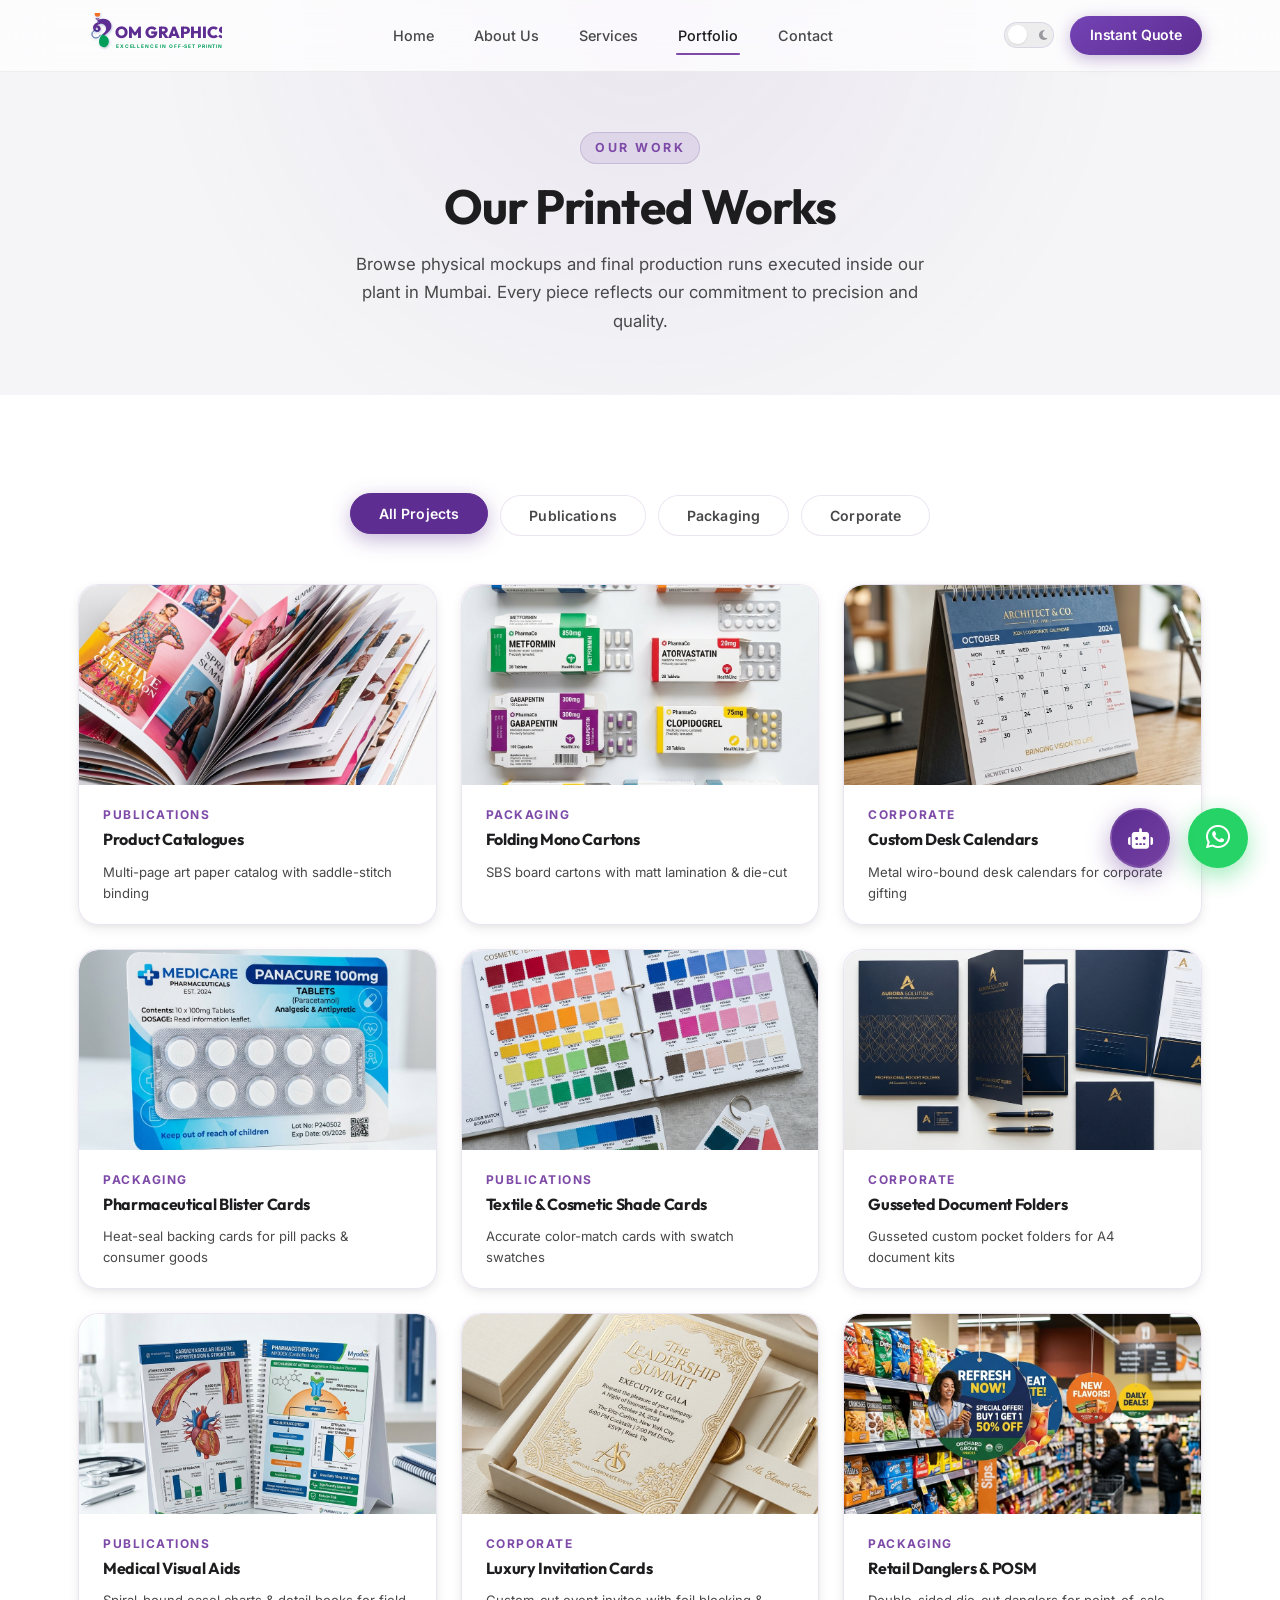
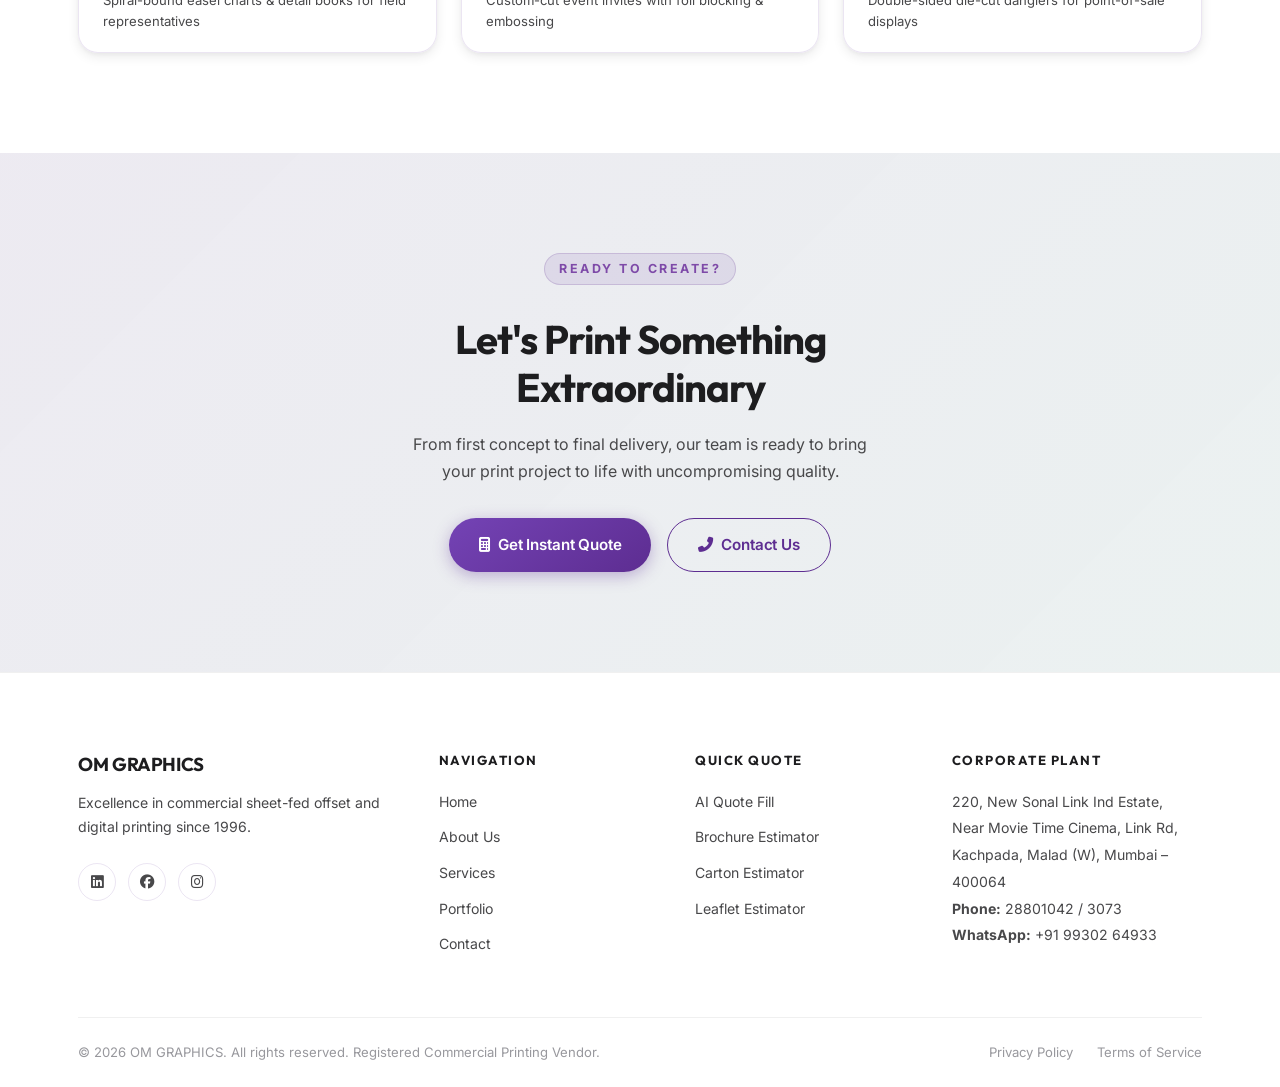
==== commit ee148b2c: "Add professional AI photos to portfolio and services pages" ====
--- a/portfolio.html
+++ b/portfolio.html
@@ -103,8 +103,8 @@
                 
                 <!-- Project 1 -->
                 <article class="portfolio-item glass-card" data-category="pub" aria-label="Product Catalogues - Publications">
-                    <div class="portfolio-img-box" style="background: linear-gradient(135deg, rgba(93, 45, 145, 0.12), rgba(28, 59, 136, 0.08));">
-                        <i class="fas fa-book-open fa-3x" style="opacity:0.25; color:var(--clr-purple);" aria-hidden="true"></i>
+                    <div class="portfolio-img-box">
+                        <img src="Assets/portfolio/portfolio_catalogue.png" alt="Product Catalogues - multi-page art paper catalog with saddle-stitch binding" loading="lazy">
                     </div>
                     <div class="portfolio-info">
                         <span class="portfolio-item-cat">Publications</span>
@@ -115,8 +115,8 @@
 
                 <!-- Project 2 -->
                 <article class="portfolio-item glass-card" data-category="pack" aria-label="Folding Mono Cartons - Packaging">
-                    <div class="portfolio-img-box" style="background: linear-gradient(135deg, rgba(0, 158, 90, 0.12), rgba(28, 59, 136, 0.08));">
-                        <i class="fas fa-box fa-3x" style="opacity:0.25; color:var(--clr-green);" aria-hidden="true"></i>
+                    <div class="portfolio-img-box">
+                        <img src="Assets/portfolio/portfolio_cartons.png" alt="Folding Mono Cartons - SBS board cartons with matt lamination" loading="lazy">
                     </div>
                     <div class="portfolio-info">
                         <span class="portfolio-item-cat">Packaging</span>
@@ -127,8 +127,8 @@
 
                 <!-- Project 3 -->
                 <article class="portfolio-item glass-card" data-category="corp" aria-label="Custom Desk Calendars - Corporate">
-                    <div class="portfolio-img-box" style="background: linear-gradient(135deg, rgba(243, 112, 33, 0.12), rgba(28, 59, 136, 0.08));">
-                        <i class="fas fa-calendar fa-3x" style="opacity:0.25; color:var(--clr-orange);" aria-hidden="true"></i>
+                    <div class="portfolio-img-box">
+                        <img src="Assets/portfolio/portfolio_calendar.png" alt="Custom Desk Calendars - Metal wiro-bound desk calendars" loading="lazy">
                     </div>
                     <div class="portfolio-info">
                         <span class="portfolio-item-cat">Corporate</span>
@@ -139,8 +139,8 @@
 
                 <!-- Project 4 -->
                 <article class="portfolio-item glass-card" data-category="pack" aria-label="Pharmaceutical Blister Cards - Packaging">
-                    <div class="portfolio-img-box" style="background: linear-gradient(135deg, rgba(0, 158, 90, 0.12), rgba(93, 45, 145, 0.08));">
-                        <i class="fas fa-address-card fa-3x" style="opacity:0.25; color:var(--clr-green);" aria-hidden="true"></i>
+                    <div class="portfolio-img-box">
+                        <img src="Assets/portfolio/portfolio_blister.png" alt="Pharmaceutical Blister Cards - Heat-seal backing cards" loading="lazy">
                     </div>
                     <div class="portfolio-info">
                         <span class="portfolio-item-cat">Packaging</span>
@@ -151,8 +151,8 @@
 
                 <!-- Project 5 -->
                 <article class="portfolio-item glass-card" data-category="pub" aria-label="Textile Shade Cards - Publications">
-                    <div class="portfolio-img-box" style="background: linear-gradient(135deg, rgba(93, 45, 145, 0.12), rgba(243, 112, 33, 0.08));">
-                        <i class="fas fa-palette fa-3x" style="opacity:0.25; color:var(--clr-purple);" aria-hidden="true"></i>
+                    <div class="portfolio-img-box">
+                        <img src="Assets/portfolio/portfolio_shade_cards.png" alt="Textile and Cosmetic Shade Cards - Accurate color-match cards" loading="lazy">
                     </div>
                     <div class="portfolio-info">
                         <span class="portfolio-item-cat">Publications</span>
@@ -163,8 +163,8 @@
 
                 <!-- Project 6 -->
                 <article class="portfolio-item glass-card" data-category="corp" aria-label="Gusseted Document Folders - Corporate">
-                    <div class="portfolio-img-box" style="background: linear-gradient(135deg, rgba(28, 59, 136, 0.12), rgba(243, 112, 33, 0.08));">
-                        <i class="fas fa-folder fa-3x" style="opacity:0.25; color:var(--clr-blue);" aria-hidden="true"></i>
+                    <div class="portfolio-img-box">
+                        <img src="Assets/portfolio/portfolio_folders.png" alt="Gusseted Document Folders - Custom pocket folders" loading="lazy">
                     </div>
                     <div class="portfolio-info">
                         <span class="portfolio-item-cat">Corporate</span>
@@ -175,8 +175,8 @@
 
                 <!-- Project 7 -->
                 <article class="portfolio-item glass-card" data-category="pub" aria-label="Medical Visual Aids - Publications">
-                    <div class="portfolio-img-box" style="background: linear-gradient(135deg, rgba(93, 45, 145, 0.08), rgba(0, 158, 90, 0.12));">
-                        <i class="fas fa-briefcase-medical fa-3x" style="opacity:0.25; color:var(--clr-purple);" aria-hidden="true"></i>
+                    <div class="portfolio-img-box">
+                        <img src="Assets/portfolio/portfolio_visual_aids.png" alt="Medical Visual Aids - Spiral-bound easel charts" loading="lazy">
                     </div>
                     <div class="portfolio-info">
                         <span class="portfolio-item-cat">Publications</span>
@@ -187,8 +187,8 @@
 
                 <!-- Project 8 -->
                 <article class="portfolio-item glass-card" data-category="corp" aria-label="Invitation Cards - Corporate">
-                    <div class="portfolio-img-box" style="background: linear-gradient(135deg, rgba(243, 112, 33, 0.12), rgba(93, 45, 145, 0.08));">
-                        <i class="fas fa-envelope-open-text fa-3x" style="opacity:0.25; color:var(--clr-orange);" aria-hidden="true"></i>
+                    <div class="portfolio-img-box">
+                        <img src="Assets/portfolio/portfolio_invitations.png" alt="Luxury Invitation Cards - Custom-cut event invites with foil" loading="lazy">
                     </div>
                     <div class="portfolio-info">
                         <span class="portfolio-item-cat">Corporate</span>
@@ -199,8 +199,8 @@
 
                 <!-- Project 9 -->
                 <article class="portfolio-item glass-card" data-category="pack" aria-label="Retail Danglers - Packaging">
-                    <div class="portfolio-img-box" style="background: linear-gradient(135deg, rgba(28, 59, 136, 0.12), rgba(0, 158, 90, 0.08));">
-                        <i class="fas fa-bookmark fa-3x" style="opacity:0.25; color:var(--clr-blue);" aria-hidden="true"></i>
+                    <div class="portfolio-img-box">
+                        <img src="Assets/portfolio/portfolio_danglers.png" alt="Retail Danglers and POSM - Double-sided die-cut danglers" loading="lazy">
                     </div>
                     <div class="portfolio-info">
                         <span class="portfolio-item-cat">Packaging</span>
--- a/css/style.css
+++ b/css/style.css
@@ -600,6 +600,462 @@
 }
 
 /* ==========================================================================
+   Premium Landing Page Hero & Timeline
+   ========================================================================== */
+.home-page {
+  background: linear-gradient(135deg, #1a120b 0%, #2c1810 35%, #3b2a20 70%, #ffffff 100%);
+  color: #fff;
+}
+
+.home-page .background {
+  opacity: 1;
+}
+
+.home-page .navbar {
+  width: 100%;
+  display: flex;
+  justify-content: space-between;
+  align-items: center;
+  padding: 20px 60px;
+  background: rgba(44, 24, 16, 0.55);
+  backdrop-filter: blur(12px);
+  border-bottom: 1px solid rgba(255, 255, 255, 0.1);
+  position: sticky;
+  top: 0;
+  z-index: 1000;
+}
+
+.home-page .left-buttons {
+  display: flex;
+  gap: 15px;
+}
+
+.home-page .contact-btn,
+.home-page .quote-btn {
+  padding: 12px 24px;
+  border: none;
+  border-radius: 30px;
+  cursor: pointer;
+  font-size: 14px;
+  font-weight: 600;
+  transition: 0.4s;
+  text-decoration: none;
+  display: inline-flex;
+  align-items: center;
+  justify-content: center;
+}
+
+.home-page .contact-btn {
+  background: #6f4e37;
+  color: #fff;
+  box-shadow: 0 0 20px rgba(111, 78, 55, 0.6);
+}
+
+.home-page .quote-btn {
+  background: #fff;
+  color: #2c1810;
+  box-shadow: 0 0 20px rgba(255, 255, 255, 0.5);
+}
+
+.home-page .left-buttons a:hover {
+  transform: translateY(-5px) scale(1.05);
+}
+
+.home-page .menu {
+  display: flex;
+  gap: 35px;
+  list-style: none;
+}
+
+.home-page .menu li a {
+  text-decoration: none;
+  color: #fff;
+  font-size: 15px;
+  font-weight: 600;
+  position: relative;
+  transition: 0.3s;
+  letter-spacing: 1px;
+}
+
+.home-page .menu li a::after {
+  content: "";
+  position: absolute;
+  width: 0%;
+  height: 2px;
+  background: #fff;
+  left: 0;
+  bottom: -5px;
+  transition: 0.4s;
+}
+
+.home-page .menu li a:hover::after {
+  width: 100%;
+}
+
+.home-page .hero {
+  min-height: 90vh;
+  padding: 70px 60px 80px;
+  display: flex;
+  align-items: center;
+  justify-content: center;
+  position: relative;
+}
+
+.home-page .hero-content {
+  width: min(1200px, 100%);
+  display: grid;
+  grid-template-columns: 1.05fr 0.95fr;
+  gap: 50px;
+  align-items: center;
+}
+
+.home-page .hero-copy {
+  max-width: 620px;
+}
+
+.home-page .hero-tag {
+  display: inline-flex;
+  align-items: center;
+  gap: 8px;
+  background: rgba(217, 179, 140, 0.16);
+  border: 1px solid rgba(217, 179, 140, 0.25);
+  color: #d9b38c;
+  padding: 8px 16px;
+  border-radius: 999px;
+  font-size: 0.84rem;
+  font-weight: 600;
+  letter-spacing: 0.04em;
+  margin-bottom: 22px;
+}
+
+.home-page .hero-title {
+  font-size: clamp(3rem, 5vw, 4.8rem);
+  font-weight: 700;
+  letter-spacing: 3px;
+  margin-bottom: 20px;
+  color: #fff;
+  text-shadow: 0 0 25px rgba(255,255,255,0.15);
+}
+
+.home-page .hero-desc {
+  font-size: 1.15rem;
+  max-width: 580px;
+  color: #f5e6d3;
+  line-height: 1.8;
+  margin-bottom: 30px;
+}
+
+.home-page .hero-actions {
+  display: flex;
+  flex-wrap: wrap;
+  gap: 14px;
+}
+
+.home-page .hero-visual {
+  position: relative;
+}
+
+.home-page .hero-media-card {
+  border-radius: 30px;
+  overflow: hidden;
+  border: 1px solid rgba(255,255,255,0.15);
+  box-shadow: 0 20px 50px rgba(0,0,0,0.28);
+}
+
+.home-page .hero-media-card img {
+  width: 100%;
+  height: 100%;
+  object-fit: cover;
+  aspect-ratio: 4 / 3;
+}
+
+.home-page .hero-badge {
+  position: absolute;
+  bottom: -18px;
+  left: -18px;
+  background: rgba(255,255,255,0.18);
+  backdrop-filter: blur(12px);
+  border: 1px solid rgba(255,255,255,0.16);
+  border-radius: 20px;
+  padding: 16px 20px;
+  display: flex;
+  gap: 12px;
+  align-items: center;
+  color: #fff;
+  box-shadow: 0 12px 30px rgba(0,0,0,0.24);
+}
+
+.home-page .hero-badge-title {
+  font-size: 1.2rem;
+  font-weight: 700;
+  color: #d9b38c;
+}
+
+.home-page .hero-badge-sub {
+  font-size: 0.8rem;
+  color: #f5e6d3;
+}
+
+.home-page .legacy-section {
+  width: 100%;
+  min-height: 90vh;
+  display: flex;
+  justify-content: space-between;
+  align-items: center;
+  padding: 100px 8%;
+  gap: 70px;
+}
+
+.home-page .legacy-left {
+  flex: 1;
+}
+
+.home-page .legacy-left h4 {
+  color: #d9b38c;
+  letter-spacing: 3px;
+  margin-bottom: 20px;
+  font-size: 18px;
+}
+
+.home-page .legacy-left h2 {
+  font-size: 52px;
+  line-height: 1.2;
+  margin-bottom: 30px;
+  color: #fff;
+}
+
+.home-page .legacy-left h2 span {
+  color: #d9b38c;
+  text-shadow: 0 0 15px rgba(217,179,140,0.5);
+}
+
+.home-page .legacy-left p {
+  color: #f5e6d3;
+  font-size: 17px;
+  line-height: 1.9;
+  margin-bottom: 20px;
+  max-width: 700px;
+}
+
+.home-page .legacy-right {
+  flex: 1;
+  display: grid;
+  grid-template-columns: repeat(2, minmax(0, 1fr));
+  gap: 25px;
+}
+
+.home-page .info-card {
+  background: rgba(255,255,255,0.08);
+  border: 1px solid rgba(255,255,255,0.1);
+  backdrop-filter: blur(15px);
+  border-radius: 25px;
+  padding: 45px 30px;
+  transition: 0.5s;
+  box-shadow: 0 10px 40px rgba(0,0,0,0.3);
+}
+
+.home-page .info-card:hover {
+  transform: translateY(-10px) scale(1.03);
+  background: rgba(255,255,255,0.12);
+}
+
+.home-page .info-card h1 {
+  font-size: 52px;
+  color: #fff;
+  margin-bottom: 15px;
+  text-shadow: 0 0 20px rgba(255,255,255,0.3);
+}
+
+.home-page .info-card p {
+  color: #f5e6d3;
+  font-size: 16px;
+  line-height: 1.6;
+}
+
+.home-page .milestone-section {
+  width: 100%;
+  padding: 120px 8%;
+  position: relative;
+}
+
+.home-page .milestone-heading {
+  text-align: center;
+  margin-bottom: 80px;
+}
+
+.home-page .milestone-heading h4 {
+  color: #d9b38c;
+  letter-spacing: 3px;
+  margin-bottom: 15px;
+  font-size: 18px;
+}
+
+.home-page .milestone-heading h2 {
+  font-size: 55px;
+  margin-bottom: 20px;
+  color: #fff;
+}
+
+.home-page .milestone-heading p {
+  color: #f5e6d3;
+  max-width: 750px;
+  margin: auto;
+  line-height: 1.8;
+  font-size: 18px;
+}
+
+.home-page .timeline {
+  position: relative;
+  max-width: 1200px;
+  margin: auto;
+}
+
+.home-page .timeline::before {
+  content: "";
+  position: absolute;
+  width: 4px;
+  background: rgba(255,255,255,0.2);
+  top: 0;
+  bottom: 0;
+  left: 50%;
+  transform: translateX(-50%);
+}
+
+.home-page .timeline-item {
+  padding: 30px 0;
+  position: relative;
+  width: 100%;
+  display: flex;
+  justify-content: flex-start;
+}
+
+.home-page .timeline-item:nth-child(even) {
+  justify-content: flex-end;
+}
+
+.home-page .timeline-content {
+  width: 45%;
+  background: rgba(255,255,255,0.08);
+  border: 1px solid rgba(255,255,255,0.1);
+  backdrop-filter: blur(15px);
+  border-radius: 25px;
+  padding: 35px;
+  box-shadow: 0 10px 35px rgba(0,0,0,0.3);
+  transition: 0.5s;
+}
+
+.home-page .timeline-content:hover {
+  transform: translateY(-10px);
+  background: rgba(255,255,255,0.12);
+}
+
+.home-page .timeline-content h3 {
+  font-size: 28px;
+  margin-bottom: 15px;
+  color: #fff;
+}
+
+.home-page .timeline-content p {
+  color: #f5e6d3;
+  line-height: 1.8;
+  font-size: 16px;
+}
+
+.home-page .timeline-year {
+  position: absolute;
+  left: 50%;
+  top: 50%;
+  transform: translate(-50%, -50%);
+  background: #d9b38c;
+  color: #2c1810;
+  width: 90px;
+  height: 90px;
+  border-radius: 50%;
+  display: flex;
+  align-items: center;
+  justify-content: center;
+  font-weight: 700;
+  font-size: 20px;
+  box-shadow: 0 0 30px rgba(217,179,140,0.5);
+  z-index: 2;
+}
+
+@media (max-width: 900px) {
+  .home-page .navbar {
+    flex-direction: column;
+    gap: 20px;
+    padding: 20px;
+  }
+
+  .home-page .menu {
+    flex-wrap: wrap;
+    justify-content: center;
+  }
+
+  .home-page .hero {
+    padding: 70px 20px 60px;
+  }
+
+  .home-page .hero-content {
+    grid-template-columns: 1fr;
+    gap: 36px;
+  }
+
+  .home-page .legacy-section {
+    flex-direction: column;
+    padding: 80px 6%;
+  }
+
+  .home-page .legacy-left h2 {
+    font-size: 38px;
+  }
+
+  .home-page .legacy-right {
+    grid-template-columns: 1fr;
+    width: 100%;
+  }
+
+  .home-page .milestone-heading h2 {
+    font-size: 40px;
+  }
+
+  .home-page .timeline::before {
+    left: 20px;
+  }
+
+  .home-page .timeline-item {
+    justify-content: flex-start !important;
+    padding-left: 60px;
+  }
+
+  .home-page .timeline-content {
+    width: 100%;
+  }
+
+  .home-page .timeline-year {
+    left: 20px;
+    width: 70px;
+    height: 70px;
+    font-size: 16px;
+  }
+}
+
+@media (max-width: 560px) {
+  .home-page .hero-title {
+    font-size: 2.5rem;
+  }
+
+  .home-page .hero-desc {
+    font-size: 1rem;
+  }
+
+  .home-page .hero-badge {
+    left: 12px;
+    bottom: 12px;
+  }
+}
+
+/* ==========================================================================
    Client Marquee
    ========================================================================== */
 .client-marquee {
@@ -792,6 +1248,55 @@
 /* Workload Chart Card */
 .workload-card { padding: 36px; text-align: center; }
 .workload-card h3 { margin-bottom: 24px; }
+
+/* Service Card Images */
+.service-card {
+  display: flex;
+  flex-direction: column;
+  padding: 0;
+  overflow: hidden;
+}
+
+.svc-card-img {
+  width: 100%;
+  height: 160px;
+  overflow: hidden;
+  flex-shrink: 0;
+  border-radius: var(--radius-sm) var(--radius-sm) 0 0;
+}
+
+.svc-card-img img {
+  width: 100%;
+  height: 100%;
+  object-fit: cover;
+  display: block;
+  transition: transform var(--t-slow);
+}
+
+.service-card:hover .svc-card-img img {
+  transform: scale(1.06);
+}
+
+.service-card-title {
+  padding: 18px 20px 8px;
+  font-size: 1rem;
+  font-weight: 700;
+  color: var(--text-primary);
+  display: flex;
+  align-items: center;
+  gap: 10px;
+  margin: 0;
+}
+
+.service-card-desc {
+  padding: 0 20px 20px;
+  font-size: 0.84rem;
+  color: var(--text-secondary);
+  line-height: 1.6;
+  flex: 1;
+}
+
+
 
 /* ==========================================================================
    Machinery Section
